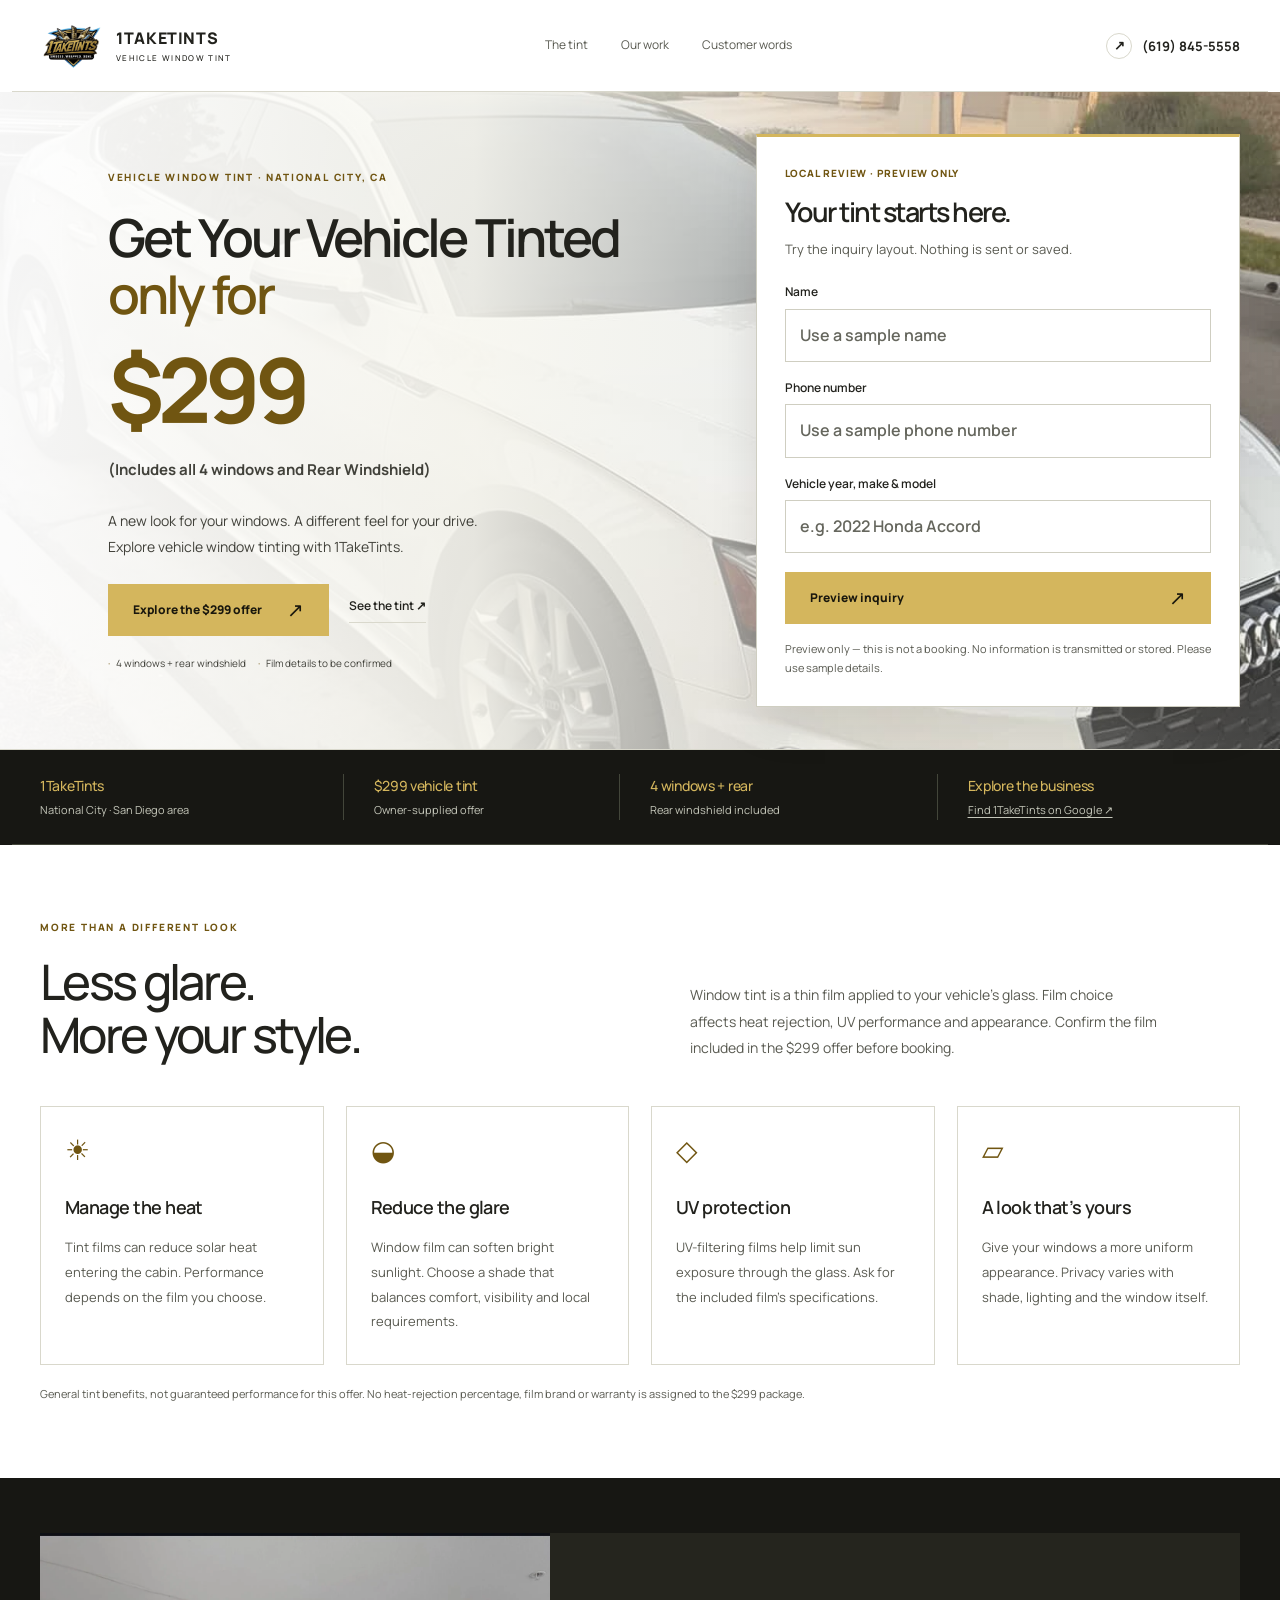
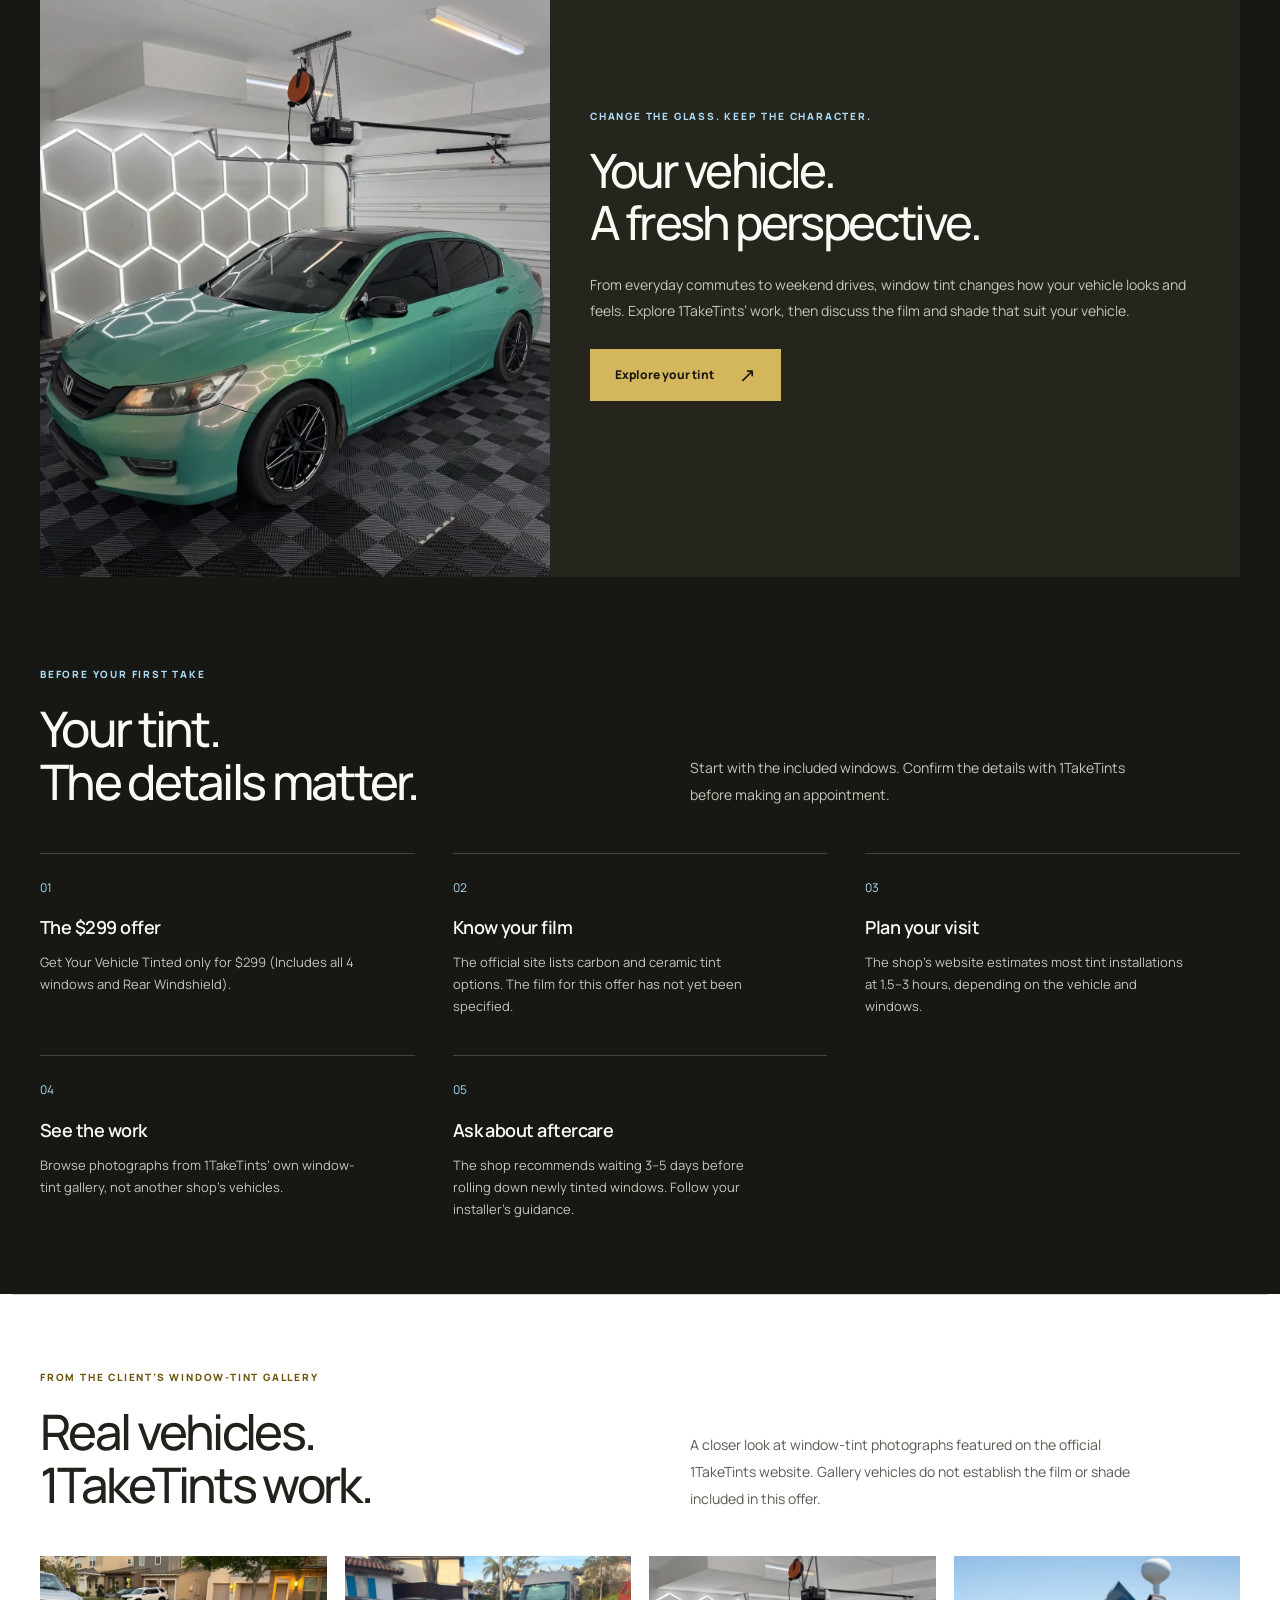
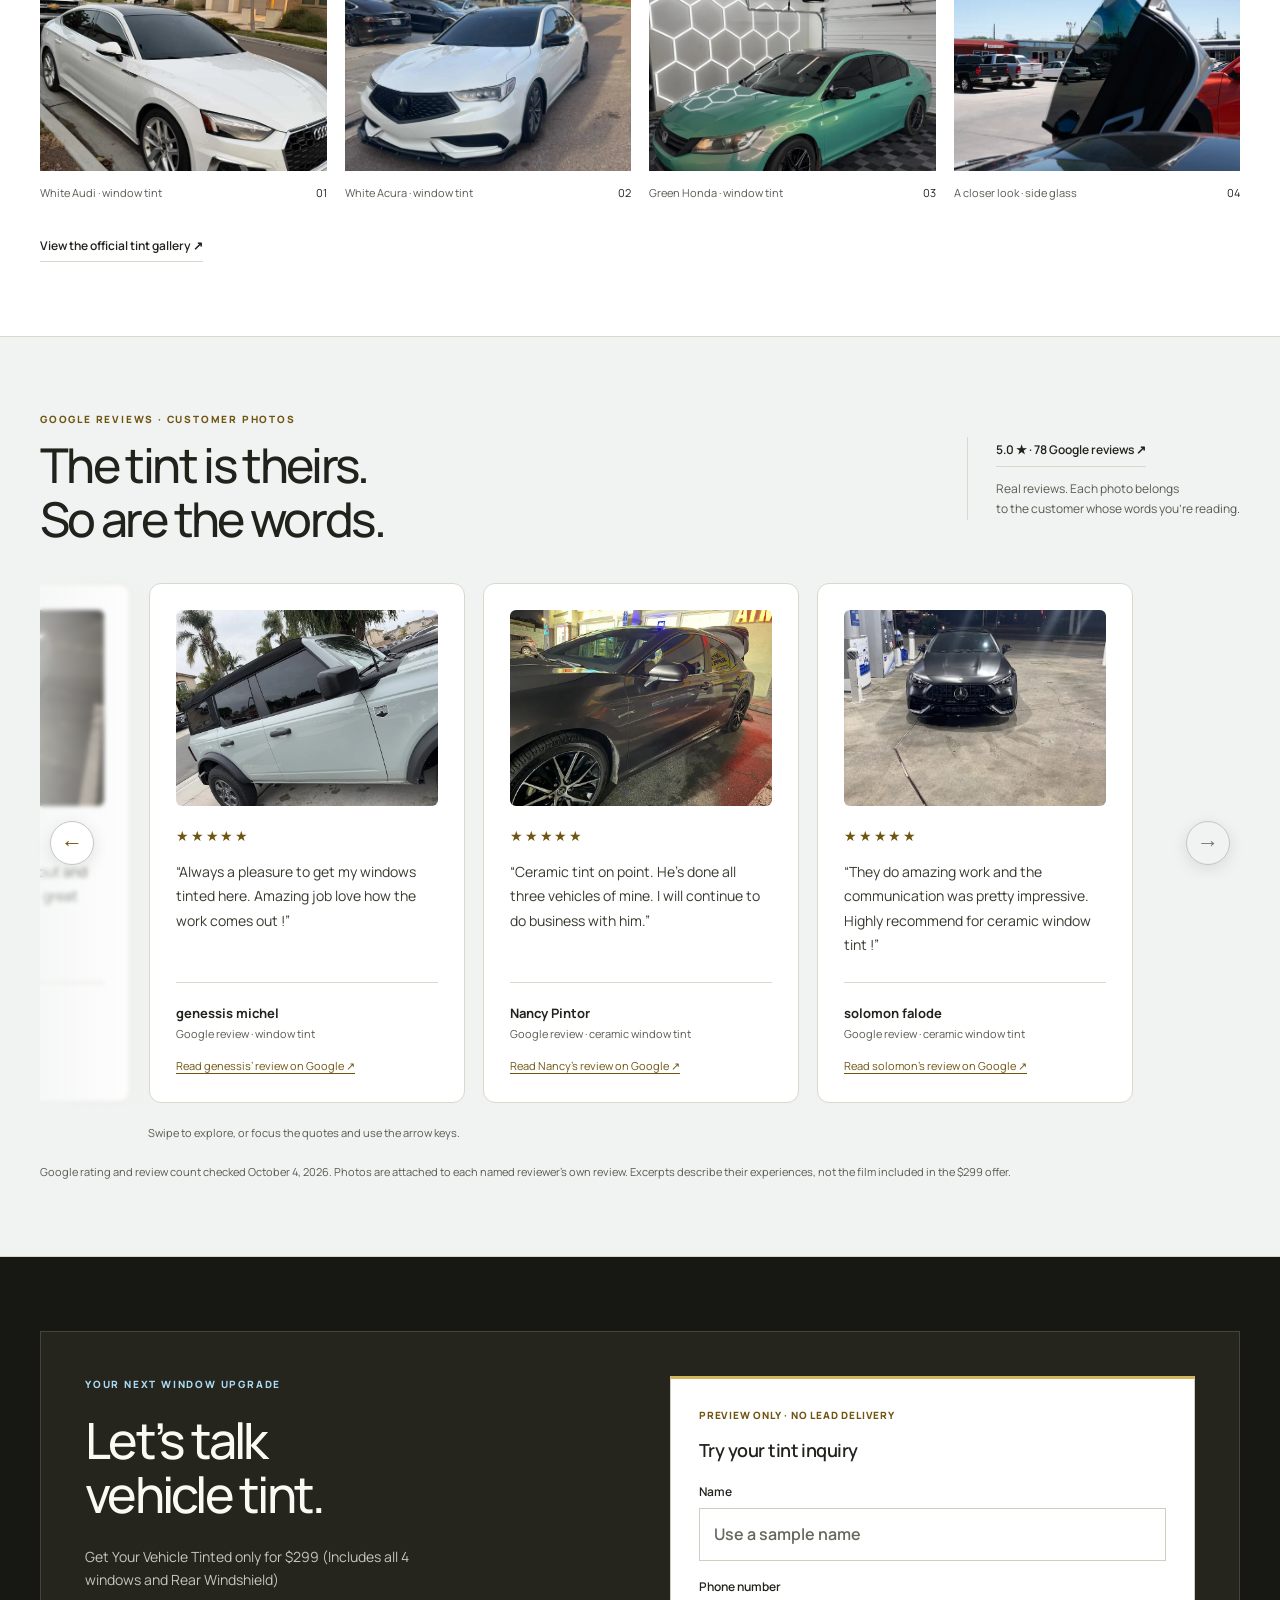
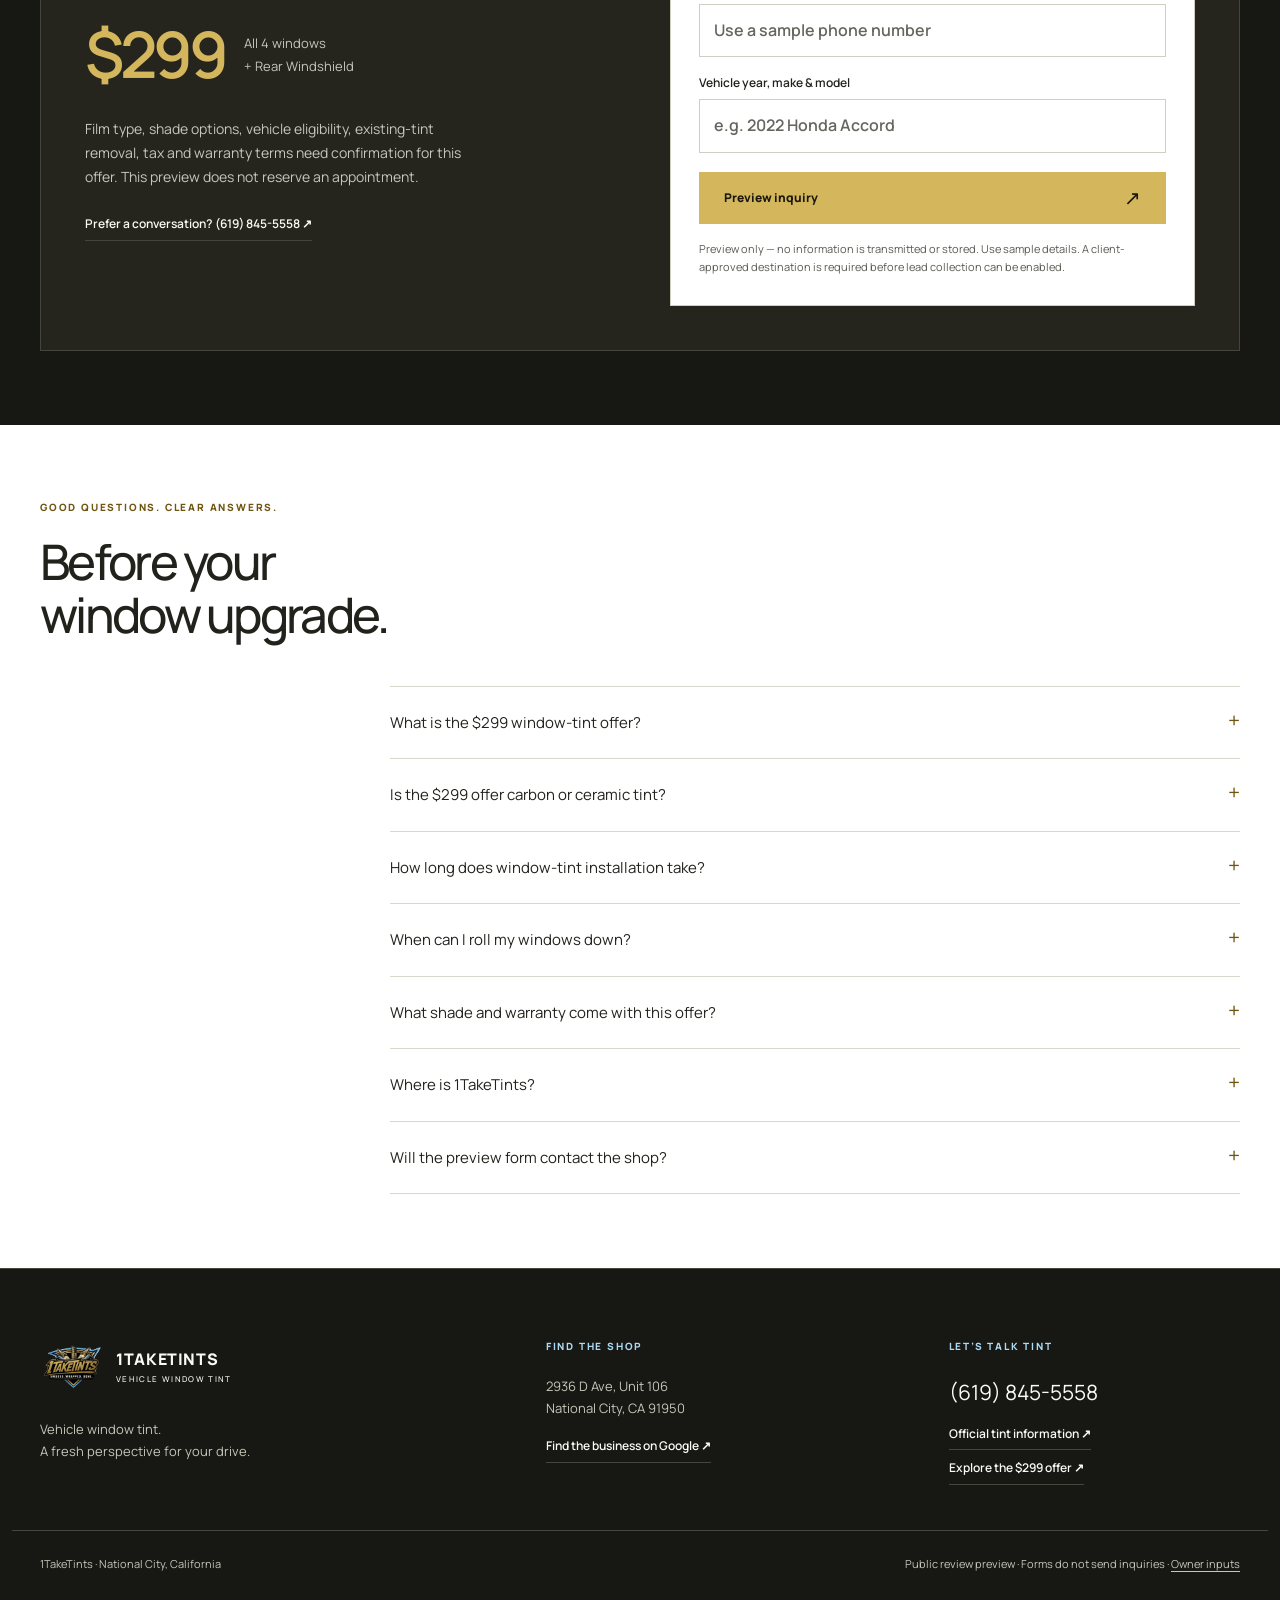
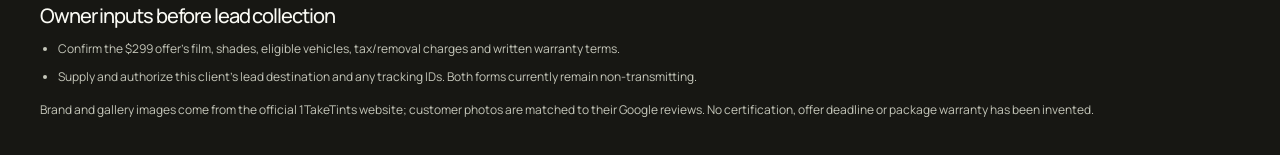
==== index.html @ c81ba3f7 "Publish 1TakeTints static landing page with preview-only forms" ====
<!doctype html>
<html lang="en">
<head>
  <meta charset="UTF-8">
  <meta name="viewport" content="width=device-width, initial-scale=1">
  <meta name="description" content="1TakeTints vehicle window tint in National City. Get Your Vehicle Tinted only for $299 (Includes all 4 windows and Rear Windshield). Public review preview; forms do not send information.">
  <meta name="robots" content="noindex, nofollow">
  <meta name="theme-color" content="#171713">
  <meta http-equiv="Content-Security-Policy" content="default-src 'self'; script-src 'self'; style-src 'self'; img-src 'self'; connect-src 'none'; form-action 'none'; base-uri 'none'; object-src 'none'">
  <title>$299 Vehicle Window Tint | 1TakeTints · National City</title>
  <link rel="icon" href="assets/logo.png">
  <link rel="stylesheet" href="page.css">
  <script src="site.js" defer></script>
</head>
<body id="top">
  <a class="skip-link" href="#main">Skip to content</a>
  <header class="site-header container">
    <a class="brand" href="#top" aria-label="1TakeTints home"><img src="assets/logo.png" alt="" width="747" height="747"><span>1TAKETINTS<small>VEHICLE WINDOW TINT</small></span></a>
    <nav class="desktop-nav" aria-label="Main navigation"><a href="#benefits">The tint</a><a href="#portfolio">Our work</a><a href="#reviews">Customer words</a></nav>
    <a class="header-call" href="tel:+16198455558"><span class="phone-symbol" aria-hidden="true">↗</span> (619) 845-5558</a>
  </header>
  <main id="main">
    <section class="daylight-hero" aria-labelledby="daylight-title">
      <img class="daylight-backdrop" src="assets/tint-audi.webp" alt="" width="1320" height="1760" fetchpriority="high">
      <div class="container daylight-grid">
        <div class="daylight-copy">
          <span class="eyebrow">VEHICLE WINDOW TINT · NATIONAL CITY, CA</span>
          <h1 id="daylight-title">Get Your Vehicle Tinted <span>only for</span></h1>
          <div class="daylight-offer"><strong>$299</strong></div>
          <p class="included">(Includes all 4 windows and Rear Windshield)</p>
          <p>A new look for your windows. A different feel for your drive. Explore vehicle window tinting with 1TakeTints.</p>
          <div class="hero-buttons"><a class="button" href="#quote">Explore the $299 offer <span aria-hidden="true">↗</span></a><a class="text-link" href="#portfolio">See the tint <span aria-hidden="true">↗</span></a></div>
          <div class="hero-assurance"><span>4 windows + rear windshield</span><span>Film details to be confirmed</span></div>
        </div>
        <aside class="daylight-card" aria-labelledby="hero-quote-title">
          <span class="preview-label">LOCAL REVIEW · PREVIEW ONLY</span>
          <h2 id="hero-quote-title">Your tint starts here.</h2>
          <p>Try the inquiry layout. Nothing is sent or saved.</p>
          <form class="quote-form preview-form" aria-labelledby="hero-quote-title" aria-describedby="hero-note">
            <label for="hero-name">Name<input id="hero-name" type="text" autocomplete="off" placeholder="Use a sample name" required maxlength="100"></label>
            <label for="hero-phone">Phone number<input id="hero-phone" type="tel" autocomplete="off" placeholder="Use a sample phone number" required maxlength="30"></label>
            <label for="hero-vehicle">Vehicle year, make &amp; model<input id="hero-vehicle" type="text" autocomplete="off" placeholder="e.g. 2022 Honda Accord" required maxlength="150"></label>
            <button class="button preview-button" type="button" disabled>Preview inquiry <span aria-hidden="true">↗</span></button>
            <p id="hero-note" class="form-note">Preview only — this is not a booking. No information is transmitted or stored. Please use sample details.</p>
            <p class="form-status" role="status" hidden></p>
            <noscript><p class="form-note">JavaScript is off. The preview button is disabled; no inquiry can be sent.</p></noscript>
          </form>
        </aside>
      </div>
    </section>
    <div class="daylight-dark">
      <div class="studio-trust container">
        <div><strong>1TakeTints</strong><small>National City · San Diego area</small></div>
        <div><strong>$299 vehicle tint</strong><small>Owner-supplied offer</small></div>
        <div><strong>4 windows + rear</strong><small>Rear windshield included</small></div>
        <div><strong>Explore the business</strong><small><a href="https://www.google.com/search?q=1TakeTints+2936+D+Ave+unit+106%2C+National+City%2C+CA+91950-7331" target="_blank" rel="noopener noreferrer">Find 1TakeTints on Google ↗</a></small></div>
      </div>
    </div>
    <section id="benefits" class="section container" aria-labelledby="benefits-title">
      <div class="section-heading"><span class="eyebrow">MORE THAN A DIFFERENT LOOK</span><h2 id="benefits-title">Less glare.<br>More your style.</h2><p>Window tint is a thin film applied to your vehicle’s glass. Film choice affects heat rejection, UV performance and appearance. Confirm the film included in the $299 offer before booking.</p></div>
      <div class="benefit-grid">
        <article class="benefit"><span class="benefit-icon" aria-hidden="true">☀</span><h3>Manage the heat</h3><p>Tint films can reduce solar heat entering the cabin. Performance depends on the film you choose.</p></article>
        <article class="benefit"><span class="benefit-icon" aria-hidden="true">◒</span><h3>Reduce the glare</h3><p>Window film can soften bright sunlight. Choose a shade that balances comfort, visibility and local requirements.</p></article>
        <article class="benefit"><span class="benefit-icon" aria-hidden="true">◇</span><h3>UV protection</h3><p>UV-filtering films help limit sun exposure through the glass. Ask for the included film’s specifications.</p></article>
        <article class="benefit"><span class="benefit-icon" aria-hidden="true">▱</span><h3>A look that’s yours</h3><p>Give your windows a more uniform appearance. Privacy varies with shade, lighting and the window itself.</p></article>
      </div>
      <p class="fine-print">General tint benefits, not guaranteed performance for this offer. No heat-rejection percentage, film brand or warranty is assigned to the $299 package.</p>
    </section>
    <div class="daylight-dark daylight-story">
      <div class="container">
        <section class="studio-statement" aria-labelledby="story-title">
          <img src="assets/tint-honda.webp" alt="Green Honda with dark window tint in the official 1TakeTints window-tint gallery" width="1320" height="1667" loading="lazy">
          <div><span class="eyebrow">CHANGE THE GLASS. KEEP THE CHARACTER.</span><h2 id="story-title">Your vehicle.<br>A fresh perspective.</h2><p>From everyday commutes to weekend drives, window tint changes how your vehicle looks and feels. Explore 1TakeTints’ work, then discuss the film and shade that suit your vehicle.</p><div class="hero-buttons"><a class="button" href="#quote">Explore your tint <span aria-hidden="true">↗</span></a></div></div>
        </section>
      </div>
      <section id="why" class="section container" aria-labelledby="why-title">
        <div class="section-heading"><span class="eyebrow">BEFORE YOUR FIRST TAKE</span><h2 id="why-title">Your tint.<br>The details matter.</h2><p>Start with the included windows. Confirm the details with 1TakeTints before making an appointment.</p></div>
        <div class="why-grid">
          <article class="reason"><span class="reason-number">01</span><h3>The $299 offer</h3><p>Get Your Vehicle Tinted only for $299 (Includes all 4 windows and Rear Windshield).</p></article>
          <article class="reason"><span class="reason-number">02</span><h3>Know your film</h3><p>The official site lists carbon and ceramic tint options. The film for this offer has not yet been specified.</p></article>
          <article class="reason"><span class="reason-number">03</span><h3>Plan your visit</h3><p>The shop’s website estimates most tint installations at 1.5–3 hours, depending on the vehicle and windows.</p></article>
          <article class="reason"><span class="reason-number">04</span><h3>See the work</h3><p>Browse photographs from 1TakeTints’ own window-tint gallery, not another shop’s vehicles.</p></article>
          <article class="reason"><span class="reason-number">05</span><h3>Ask about aftercare</h3><p>The shop recommends waiting 3–5 days before rolling down newly tinted windows. Follow your installer’s guidance.</p></article>
        </div>
      </section>
    </div>
    <section id="portfolio" class="section container" aria-labelledby="portfolio-title">
      <div class="section-heading"><span class="eyebrow">FROM THE CLIENT’S WINDOW-TINT GALLERY</span><h2 id="portfolio-title">Real vehicles.<br>1TakeTints work.</h2><p>A closer look at window-tint photographs featured on the official 1TakeTints website. Gallery vehicles do not establish the film or shade included in this offer.</p></div>
      <div class="portfolio-grid">
        <figure><img src="assets/tint-audi.webp" alt="White Audi with dark windows parked along a residential street" width="1320" height="1760" loading="lazy"><figcaption><span>White Audi · window tint</span><span>01</span></figcaption></figure>
        <figure><img src="assets/tint-acura.webp" alt="White Acura with dark windows in the official tint gallery" width="1180" height="1572" loading="lazy"><figcaption><span>White Acura · window tint</span><span>02</span></figcaption></figure>
        <figure><img src="assets/tint-honda.webp" alt="Green Honda with dark windows under studio lights" width="1320" height="1667" loading="lazy"><figcaption><span>Green Honda · window tint</span><span>03</span></figcaption></figure>
        <figure><img src="assets/tint-window.webp" alt="Close view of a dark side window on a raised vehicle door" width="576" height="1024" loading="lazy"><figcaption><span>A closer look · side glass</span><span>04</span></figcaption></figure>
      </div>
      <a class="text-link" href="https://1taketints.com/work/window-tinting" target="_blank" rel="noopener noreferrer">View the official tint gallery <span aria-hidden="true">↗</span></a>
    </section>
    <section id="reviews" class="reviews-section" aria-labelledby="reviews-title">
      <div class="section container">
        <div class="section-heading"><span class="eyebrow">GOOGLE REVIEWS · CUSTOMER PHOTOS</span><h2 id="reviews-title">The tint is theirs.<br>So are the words.</h2><div class="review-summary"><a class="text-link" href="https://www.google.com/maps/place/1TakeTints/data=!4m2!3m1!1s0x0:0xe1d74cbeca37678e" target="_blank" rel="noopener noreferrer">5.0 ★ · 78 Google reviews ↗</a><p>Real reviews. Each photo belongs<br>to the customer whose words you’re reading.</p></div></div>
        <div class="review-carousel">
        <div id="review-track" class="review-track" role="region" aria-label="Window tint customer quotes" aria-describedby="reviews-help" tabindex="0">
          <article class="review-card"><img class="review-photo" src="assets/review-ivan-reveles.webp" alt="Silver sedan with tinted side windows, photographed by Google reviewer Ivan Reveles" width="600" height="800" loading="lazy"><span class="review-stars" role="img" aria-label="5 out of 5 stars">★★★★★</span><blockquote>“…I’m really in love how it came out and for that price it was just such a great deal…”</blockquote><div class="review-author"><strong>Ivan Reveles</strong><small>Google review · vehicle tint</small></div><a class="review-source" href="https://www.google.com/maps/reviews/data=!4m8!14m7!1m6!2m5!1sCi9DQUlRQUNvZENodHljRjlvT210cUxYbGljVzVUVjNCbFNsTmZkMmx3TkhWTWRHYxAB!2m1!1s0x0:0xe1d74cbeca37678e!3m1!1s2@1:CAIQACodChtycF9oOmtqLXlicW5TV3BlSlNfd2lwNHVMdGc%7C%7C?hl=en" target="_blank" rel="noopener noreferrer">Read Ivan’s review on Google ↗</a></article>
          <article class="review-card"><img class="review-photo" src="assets/review-genessis-michel.webp" alt="White SUV with dark side windows, photographed by Google reviewer genessis michel" width="800" height="600" loading="lazy"><span class="review-stars" role="img" aria-label="5 out of 5 stars">★★★★★</span><blockquote>“Always a pleasure to get my windows tinted here. Amazing job love how the work comes out !”</blockquote><div class="review-author"><strong>genessis michel</strong><small>Google review · window tint</small></div><a class="review-source" href="https://www.google.com/maps/reviews/data=!4m8!14m7!1m6!2m5!1sCi9DQUlRQUNvZENodHljRjlvT25Ca1lXOUJUM2R1YWpFd1IwUXpha1oyWWtoNFozYxAB!2m1!1s0x0:0xe1d74cbeca37678e!3m1!1s2@1:CAIQACodChtycF9oOnBkYW9BT3duajEwR0QzakZ2Ykh4Z3c%7C%7C?hl=en" target="_blank" rel="noopener noreferrer">Read genessis’ review on Google ↗</a></article>
          <article class="review-card"><img class="review-photo" src="assets/review-nancy-pintor.webp" alt="Dark SUV with tinted side windows, photographed by Google reviewer Nancy Pintor" width="800" height="600" loading="lazy"><span class="review-stars" role="img" aria-label="5 out of 5 stars">★★★★★</span><blockquote>“Ceramic tint on point. He’s done all three vehicles of mine. I will continue to do business with him.”</blockquote><div class="review-author"><strong>Nancy Pintor</strong><small>Google review · ceramic window tint</small></div><a class="review-source" href="https://www.google.com/maps/reviews/data=!4m8!14m7!1m6!2m5!1sCi9DQUlRQUNvZENodHljRjlvT2xNdFp6UllSekZhUVU0dFZtUmZlbVZDVVUxcVMyYxAB!2m1!1s0x0:0xe1d74cbeca37678e!3m1!1s2@1:CAIQACodChtycF9oOlMtZzRYRzFaQU4tVmRfemVCUU1qS2c%7C%7C?hl=en" target="_blank" rel="noopener noreferrer">Read Nancy’s review on Google ↗</a></article>
          <article class="review-card"><img class="review-photo review-photo--solomon" src="assets/review-solomon-falode.webp" alt="Dark sedan at a fuel station, photographed by Google reviewer solomon falode" width="600" height="800" loading="lazy"><span class="review-stars" role="img" aria-label="5 out of 5 stars">★★★★★</span><blockquote>“They do amazing work and the communication was pretty impressive. Highly recommend for ceramic window tint !”</blockquote><div class="review-author"><strong>solomon falode</strong><small>Google review · ceramic window tint</small></div><a class="review-source" href="https://www.google.com/maps/reviews/data=!4m8!14m7!1m6!2m5!1sCi9DQUlRQUNvZENodHljRjlvT25WVFkwVjVRa1pIYzBoNk5FTlJPRGRQTTJ0WFVGRRAB!2m1!1s0x0:0xe1d74cbeca37678e!3m1!1s2@1:CAIQACodChtycF9oOnVTY0V5QkZHc0h6NENRODdPM2tXUFE%7C%7C?hl=en" target="_blank" rel="noopener noreferrer">Read solomon’s review on Google ↗</a></article>
        </div>
        <div class="reviews-toolbar"><p id="reviews-help">Swipe to explore, or focus the quotes and use the arrow keys.</p><div class="review-controls" hidden><button type="button" data-review-step="-1" aria-label="Previous customer quote" aria-controls="review-track">←</button><button type="button" data-review-step="1" aria-label="Next customer quote" aria-controls="review-track">→</button></div></div>
        </div>
        <p class="fine-print">Google rating and review count checked October 4, 2026. Photos are attached to each named reviewer’s own review. Excerpts describe their experiences, not the film included in the $299 offer.</p>
      </div>
    </section>
    <div class="daylight-dark">
      <section id="quote" class="section container" aria-labelledby="quote-title">
        <div class="quote-layout">
          <div class="quote-copy"><span class="eyebrow">YOUR NEXT WINDOW UPGRADE</span><h2 id="quote-title">Let’s talk<br>vehicle tint.</h2><p>Get Your Vehicle Tinted only for $299 (Includes all 4 windows and Rear Windshield)</p><div class="quote-price"><strong>$299</strong><span>All 4 windows<br>+ Rear Windshield</span></div><p>Film type, shade options, vehicle eligibility, existing-tint removal, tax and warranty terms need confirmation for this offer. This preview does not reserve an appointment.</p><a class="text-link" href="tel:+16198455558">Prefer a conversation? (619) 845-5558 ↗</a></div>
          <div class="quote-panel">
            <span class="preview-label">PREVIEW ONLY · NO LEAD DELIVERY</span>
            <h3 id="lower-form-title">Try your tint inquiry</h3>
            <form class="quote-form preview-form" aria-labelledby="lower-form-title" aria-describedby="quote-note">
              <label for="quote-name">Name<input id="quote-name" type="text" autocomplete="off" placeholder="Use a sample name" required maxlength="100"></label>
              <label for="quote-phone">Phone number<input id="quote-phone" type="tel" autocomplete="off" placeholder="Use a sample phone number" required maxlength="30"></label>
              <label for="quote-vehicle">Vehicle year, make &amp; model<input id="quote-vehicle" type="text" autocomplete="off" placeholder="e.g. 2022 Honda Accord" required maxlength="150"></label>
              <button class="button preview-button" type="button" disabled>Preview inquiry <span aria-hidden="true">↗</span></button>
              <p id="quote-note" class="form-note">Preview only — no information is transmitted or stored. Use sample details. A client-approved destination is required before lead collection can be enabled.</p>
              <p class="form-status" role="status" hidden></p>
              <noscript><p class="form-note">JavaScript is off. The preview button is disabled; no inquiry can be sent.</p></noscript>
            </form>
          </div>
        </div>
      </section>
    </div>
    <section id="faq" class="section container" aria-labelledby="faq-title">
      <div class="section-heading"><span class="eyebrow">GOOD QUESTIONS. CLEAR ANSWERS.</span><h2 id="faq-title">Before your<br>window upgrade.</h2></div>
      <div class="faq-list">
        <details><summary>What is the $299 window-tint offer?</summary><p>Get Your Vehicle Tinted only for $299 (Includes all 4 windows and Rear Windshield). The front windshield is not listed as included. Confirm vehicle eligibility, film, shade, removal charges and any taxes with 1TakeTints before booking.</p></details>
        <details><summary>Is the $299 offer carbon or ceramic tint?</summary><p>The film type for this offer has not been supplied. 1TakeTints’ official website lists different carbon and ceramic packages; those standard packages should not be treated as the terms of this offer.</p></details>
        <details><summary>How long does window-tint installation take?</summary><p>1TakeTints’ website says most tint jobs take 1.5–3 hours depending on the vehicle and the number of windows. Confirm timing for your vehicle with the shop.</p></details>
        <details><summary>When can I roll my windows down?</summary><p>The shop recommends waiting 3–5 days after tint installation to let the film cure. Follow the specific care instructions provided for your film.</p></details>
        <details><summary>What shade and warranty come with this offer?</summary><p>Neither has been confirmed for the $299 offer. Ask the shop about shade options, applicable tint rules and written warranty coverage. No package-specific warranty is promised in this preview.</p></details>
        <details><summary>Where is 1TakeTints?</summary><p>The official website lists 2936 D Ave, Unit 106, National City, CA 91950. Call <a href="tel:+16198455558">(619) 845-5558</a> to discuss your vehicle.</p></details>
        <details><summary>Will the preview form contact the shop?</summary><p>No. Both forms are local demonstrations. They do not transmit or store your details, create a lead, reserve a booking or trigger an ad conversion.</p></details>
      </div>
    </section>
  </main>
  <footer class="site-footer">
    <div class="container footer-grid">
      <div><a class="brand" href="#top"><img src="assets/logo.png" alt="" width="747" height="747"><span>1TAKETINTS<small>VEHICLE WINDOW TINT</small></span></a><p>Vehicle window tint.<br>A fresh perspective for your drive.</p></div>
      <div><span class="eyebrow">FIND THE SHOP</span><address>2936 D Ave, Unit 106<br>National City, CA 91950</address><a class="text-link" href="https://www.google.com/search?q=1TakeTints+2936+D+Ave+unit+106%2C+National+City%2C+CA+91950-7331" target="_blank" rel="noopener noreferrer">Find the business on Google ↗</a></div>
      <div><span class="eyebrow">LET’S TALK TINT</span><a class="footer-phone" href="tel:+16198455558">(619) 845-5558</a><a class="text-link" href="https://1taketints.com/automotive-window-tinting" target="_blank" rel="noopener noreferrer">Official tint information ↗</a><a class="text-link" href="#quote">Explore the $299 offer ↗</a></div>
    </div>
    <div class="container footer-bottom"><span>1TakeTints · National City, California</span><span>Public review preview · Forms do not send inquiries · <a href="#review-notes">Owner inputs</a></span></div>
    <aside id="review-notes" class="container review-notes" aria-labelledby="review-notes-title"><h2 id="review-notes-title">Owner inputs before lead collection</h2><ul><li>Confirm the $299 offer’s film, shades, eligible vehicles, tax/removal charges and written warranty terms.</li><li>Supply and authorize this client’s lead destination and any tracking IDs. Both forms currently remain non-transmitting.</li></ul><p>Brand and gallery images come from the official 1TakeTints website; customer photos are matched to their Google reviews. No certification, offer deadline or package warranty has been invented.</p></aside>
  </footer>
</body>
</html>
---- page.css ----
/* Diamond's Daylight layout and section rhythm; gold, black and ice blue from the verified 1TakeTints logo. */
@font-face { font-family: 'Manrope'; font-style: normal; font-weight: 400 800; font-display: swap; src: url('assets/manrope-latin.woff2') format('woff2'); }
* { box-sizing: border-box; }
html { scroll-behavior: smooth; scroll-padding-top: 30px; }
body { margin: 0; --bg: #fff; --surface: #f5f4ef; --text: #22221d; --muted: #595a51; --line: #d9d8cc; --accent: #d4b65d; --accent-ink: #705511; --on-accent: #19170d; background: var(--bg); color: var(--text); font: 14px/1.7 'Manrope', Arial, sans-serif; color-scheme: light; }
button, input { font: inherit; }
a { color: inherit; text-decoration: none; }
button, a, summary { touch-action: manipulation; }
button { cursor: pointer; }
button:disabled { cursor: default; }
a:focus-visible, button:focus-visible, input:focus-visible, summary:focus-visible, [tabindex]:focus-visible { outline: 3px solid var(--accent-ink); outline-offset: 5px; }
img { display: block; max-width: 100%; object-fit: cover; }
h1, h2, h3, p, figure { margin: 0; }
h1, h2 { font-weight: 500; letter-spacing: -.055em; line-height: 1.08; }
h3 { font-size: 18px; font-weight: 600; letter-spacing: -.03em; line-height: 1.35; }
p { color: var(--muted); }
.container { width: min(1256px, 100%); margin-inline: auto; padding-inline: 28px; }
.section { padding-block: 74px; }
.eyebrow { display: block; color: var(--accent-ink); font-size: 10px; letter-spacing: .18em; font-weight: 800; line-height: 1.7; margin-bottom: 20px; }
.button { display: inline-flex; align-items: center; justify-content: space-between; gap: 25px; background: var(--accent); color: var(--on-accent); min-height: 48px; padding: 15px 24px; font-size: 12px; line-height: 1.5; font-weight: 800; border: 1px solid transparent; }
.button > span { font-size: 20px; font-weight: 400; line-height: 1; }
.button:hover:not(:disabled) { background: #e4ca80; }
.button:disabled { opacity: .65; }
.text-link { display: inline-block; font-size: 12px; border-bottom: 1px solid var(--line); padding-bottom: 5px; font-weight: 600; }
.text-link:hover { color: var(--accent-ink); }
.site-header { height: 92px; display: flex; align-items: center; justify-content: space-between; gap: 28px; border-bottom: 1px solid var(--line); }
.brand { display: flex; align-items: center; gap: 12px; flex-shrink: 0; }
.brand img { width: 64px; height: 64px; object-fit: contain; }
.brand > span { font-size: 16px; font-weight: 800; letter-spacing: .04em; line-height: 1.25; }
.brand small { display: block; font-size: 8px; font-weight: 500; letter-spacing: .17em; margin-top: 5px; }
.desktop-nav { display: flex; gap: 33px; font-size: 12px; color: var(--muted); }
.desktop-nav a:hover { color: var(--text); }
.header-call { font-size: 13px; font-weight: 700; white-space: nowrap; }
.phone-symbol { display: inline-flex; width: 26px; height: 26px; align-items: center; justify-content: center; border: 1px solid var(--line); border-radius: 50%; margin-right: 7px; }
.daylight-hero { position: relative; isolation: isolate; background: #f2f1e9; border-bottom: 1px solid var(--line); }
.daylight-backdrop { position: absolute; z-index: -2; inset: 0; width: 100%; height: 100%; object-fit: cover; object-position: center 58%; }
.daylight-hero::before { content: ''; position: absolute; z-index: -1; inset: 0; background: linear-gradient(90deg, #fffffff5 0%, #f9f8f1eb 37%, #f4f3ec70 70%, #f4f3ec33 100%); }
.daylight-grid { display: grid; grid-template-columns: minmax(0, 1.15fr) minmax(0, .85fr); align-items: center; gap: 60px; padding-block: 42px; }
.daylight-copy { width: 88%; max-width: 520px; justify-self: center; }
.daylight-copy .eyebrow { font-size: 10px; margin-bottom: 23px; }
.daylight-copy h1 { font-size: clamp(40px, 4.1vw, 58px); font-weight: 600; }
.daylight-copy h1 span { color: var(--accent-ink); }
.daylight-offer { margin: 22px 0; }
.daylight-offer strong { color: var(--accent-ink); font-size: clamp(82px, 7vw, 106px); line-height: 1; letter-spacing: -.065em; font-weight: 700; }
.daylight-copy > p { max-width: 400px; font-size: 14px; line-height: 1.85; margin-bottom: 24px; color: #41413a; }
.daylight-copy > .included { font-weight: 700; font-size: 15px; }
.hero-buttons { display: flex; flex-wrap: wrap; align-items: center; gap: 20px; margin-top: 24px; }
.hero-buttons .text-link { font-size: 12px; }
.hero-assurance { display: flex; flex-wrap: wrap; gap: 12px; margin-top: 19px; font-size: 10px; color: #41413a; }
.hero-assurance span::before { content: '·'; color: var(--accent-ink); margin-right: 6px; }
.daylight-card, .quote-panel { --bg: #fff; --text: #22221d; --muted: #595a51; --line: #cfcec1; --accent: #d4b65d; --accent-ink: #705511; --on-accent: #19170d; color: var(--text); min-width: 0; padding: 28px; background: var(--bg); border: 1px solid var(--line); border-top: 3px solid var(--accent); }
.daylight-card { box-shadow: 0 15px 45px #19170d1a; }
.daylight-card h2 { font-size: 27px; line-height: 1.2; font-weight: 600; }
.daylight-card > p { font-size: 13px; margin: 10px 0 22px; }
.preview-label { display: block; color: var(--accent-ink); font-size: 10px; font-weight: 800; letter-spacing: .08em; margin-bottom: 14px; }
.quote-panel h3 { margin-bottom: 20px; }
.quote-form { display: grid; gap: 16px; align-content: start; }
.quote-form label { display: block; font-size: 12px; font-weight: 600; }
.quote-form input { display: block; width: 100%; min-width: 0; padding: 12px 14px; color: var(--text); background: var(--bg); border: 1px solid var(--line); border-radius: 0; margin-top: 6px; font-size: 16px; }
.quote-form input::placeholder { color: #65665d; }
.quote-form .button { width: 100%; margin-top: 3px; }
.form-note { font-size: 11px; line-height: 1.7; }
.form-status { font-size: 12px; padding: 14px; border: 1px solid var(--accent-ink); color: var(--text); }
.daylight-dark, .site-footer { --bg: #171713; --surface: #25251e; --text: #fafaf4; --muted: #c5c7ba; --line: #43463a; --accent: #d4b65d; --accent-ink: #aadaf4; --on-accent: #19170d; background: var(--bg); color: var(--text); }
.studio-trust { display: grid; grid-template-columns: 1.1fr 1fr 1.15fr 1.1fr; padding-block: 24px; border-bottom: 1px solid var(--line); align-items: center; }
.studio-trust > div { padding-left: 30px; border-left: 1px solid var(--line); }
.studio-trust > div:first-child { padding-left: 0; border-left: 0; }
.studio-trust strong { display: block; color: var(--accent); font-size: 14px; font-weight: 500; letter-spacing: -.02em; }
.studio-trust small { display: block; color: var(--muted); font-size: 11px; margin-top: 4px; }
.studio-trust small a { text-decoration: underline; text-underline-offset: 3px; }
.section-heading { display: grid; grid-template-columns: minmax(0, 1fr) minmax(0, 1fr); gap: 0 100px; margin-bottom: 44px; }
.section-heading .eyebrow { grid-column: 1 / -1; }
.section-heading h2 { font-size: 49px; }
.section-heading > p { max-width: 470px; font-size: 14px; align-self: end; line-height: 1.9; }
.benefit-grid { display: grid; grid-template-columns: repeat(4, minmax(0, 1fr)); gap: 22px; }
.benefit { border: 1px solid var(--line); padding: 28px 24px 30px; background: #fff; }
.benefit-icon { display: block; color: var(--accent-ink); font-size: 28px; line-height: 1; margin-bottom: 32px; }
.benefit h3 { max-width: 190px; margin-bottom: 16px; }
.benefit p { font-size: 13px; line-height: 1.9; }
.fine-print { font-size: 11px; margin-top: 20px; }
.daylight-story { padding-top: 40px; }
.studio-statement { margin-block: 15px; display: grid; grid-template-columns: minmax(0, .85fr) minmax(0, 1.15fr); min-height: 460px; background: var(--surface); }
.studio-statement > img { width: 100%; height: auto; object-fit: contain; align-self: center; }
.studio-statement > div { align-self: center; padding: 40px; }
.studio-statement h2 { font-size: clamp(34px, 3.7vw, 48px); margin-bottom: 24px; }
.studio-statement p { font-size: 14px; line-height: 1.9; }
.why-grid { display: grid; grid-template-columns: repeat(3, minmax(0, 1fr)); gap: 38px; }
.reason { border-top: 1px solid var(--line); padding-top: 24px; }
.reason-number { color: var(--accent-ink); font-size: 12px; display: block; margin-bottom: 17px; }
.reason h3 { margin-bottom: 12px; }
.reason p { font-size: 13px; max-width: 320px; }
#portfolio { border-top: 1px solid var(--line); }
.portfolio-grid { display: grid; grid-template-columns: repeat(4, minmax(0, 1fr)); gap: 18px; margin-bottom: 30px; }
.portfolio-grid img { height: auto; width: 100%; aspect-ratio: 4 / 3; object-fit: cover; }
.portfolio-grid figcaption { display: flex; justify-content: space-between; gap: 12px; padding-top: 13px; font-size: 11px; color: var(--muted); }
.portfolio-grid figcaption > span:last-child { color: var(--text); }
.reviews-section { background: #f0f3f1; border-block: 1px solid var(--line); }
.reviews-section .section-heading { grid-template-columns: minmax(0, 1fr) auto; gap: 10px 32px; align-items: center; margin-bottom: 32px; }
.reviews-section .section-heading > .eyebrow { grid-column: 1; margin-bottom: 0; }
.reviews-section .section-heading h2 { grid-column: 1; font-size: clamp(32px, 3.8vw, 48px); line-height: 1.12; }
.review-summary { grid-column: 2; grid-row: 1 / 3; padding-left: 28px; border-left: 1px solid var(--line); }
.review-summary p { font-size: 12px; margin-top: 12px; }
.review-carousel { --peek: 90px; --review-gap: 18px; --visible-cards: 3; min-width: 0; display: grid; grid-template-columns: minmax(0, 1fr); row-gap: 16px; margin-bottom: 20px; isolation: isolate; }
.review-track { grid-column: 1; grid-row: 1; display: flex; align-items: stretch; gap: var(--review-gap); overflow-x: auto; overscroll-behavior-x: contain; scroll-snap-type: x mandatory; scroll-padding-inline: calc(var(--peek) + var(--review-gap)); scroll-behavior: smooth; padding-block: 5px; scrollbar-width: none; }
.review-track::-webkit-scrollbar { display: none; }
.review-carousel::before, .review-carousel::after { content: ''; grid-column: 1; grid-row: 1; width: calc(var(--peek) + var(--review-gap)); z-index: 1; pointer-events: none; backdrop-filter: blur(2px); }
.review-carousel::before { justify-self: start; background: linear-gradient(90deg, #f0f3f199, #f0f3f110); }
.review-carousel::after { justify-self: end; background: linear-gradient(270deg, #f0f3f199, #f0f3f110); }
.review-carousel:has([data-review-step="-1"]:disabled)::before, .review-carousel:has([data-review-step="1"]:disabled)::after { visibility: hidden; }
.review-card { display: flex; flex-direction: column; flex: 0 0 calc((100% - 2 * var(--peek) - (var(--visible-cards) + 1) * var(--review-gap)) / var(--visible-cards)); min-width: 0; scroll-snap-align: start; padding: 26px; border: 1px solid var(--line); border-radius: 12px; background: #fff; }
.review-card:first-child { margin-left: calc(var(--peek) + var(--review-gap)); }
.review-card:last-child { margin-right: calc(var(--peek) + var(--review-gap)); }
.review-card .eyebrow { font-size: 10px; }
.review-photo { width: 100%; height: auto; aspect-ratio: 4 / 3; object-fit: cover; border-radius: 6px; margin-bottom: 18px; }
.review-photo--solomon { object-position: center 65%; }
.review-stars { color: var(--accent-ink); letter-spacing: .13em; margin-bottom: 12px; }
.review-card blockquote { margin: 0 0 24px; font-size: 14px; line-height: 1.75; color: #38392f; }
.review-author { margin-top: auto; padding-top: 18px; border-top: 1px solid var(--line); }
.review-author strong { font-size: 13px; }
.review-author small { display: block; color: var(--muted); font-size: 11px; }
.review-source { color: var(--accent-ink); font-size: 11px; text-decoration: underline; text-underline-offset: 3px; margin-top: 14px; }
.reviews-toolbar, .review-controls { display: contents; }
.reviews-toolbar p { grid-column: 1; grid-row: 2; align-self: center; margin: 0 0 0 calc(var(--peek) + var(--review-gap)); font-size: 11px; }
.review-controls button { grid-column: 1; grid-row: 1; align-self: center; z-index: 2; width: 44px; height: 44px; border: 1px solid #c2c9c1; background: #fff; color: #705511; box-shadow: 0 4px 16px #1717131a; font-size: 22px; border-radius: 50%; }
.review-controls [data-review-step="-1"] { justify-self: start; margin-left: 10px; }
.review-controls [data-review-step="1"] { justify-self: end; margin-right: 10px; }
.review-controls button:hover:not(:disabled) { background: var(--accent); }
.review-controls button:disabled { color: #747a71; background: #f0f3f1; }
.quote-layout { display: grid; grid-template-columns: minmax(0, 1fr) minmax(0, 1fr); gap: 60px; padding: 44px; background: var(--surface); border: 1px solid var(--line); }
.quote-copy h2 { font-size: 50px; margin-bottom: 24px; }
.quote-copy > p { font-size: 14px; max-width: 380px; }
.quote-price { display: flex; align-items: center; flex-wrap: wrap; gap: 20px; margin: 24px 0; }
.quote-price strong { font-size: 64px; line-height: 1.2; letter-spacing: -.07em; font-weight: 600; color: var(--accent); }
.quote-price > span { font-size: 13px; color: var(--muted); }
.quote-copy .text-link { margin-top: 26px; }
.faq-list { max-width: 850px; margin-left: auto; }
details { border-top: 1px solid var(--line); padding: 23px 0; }
details:last-child { border-bottom: 1px solid var(--line); }
summary { cursor: pointer; list-style: none; font-size: 15px; display: flex; justify-content: space-between; gap: 20px; }
summary::-webkit-details-marker { display: none; }
summary::after { content: '+'; color: var(--accent-ink); font-size: 21px; line-height: 1; }
details[open] summary::after { content: '−'; }
details p { font-size: 14px; padding: 16px 40px 0 0; max-width: 750px; }
details p a { text-decoration: underline; }
.site-footer { border-top: 1px solid var(--line); padding: 65px 0 35px; }
.footer-grid { display: grid; grid-template-columns: minmax(0, 1.3fr) minmax(0, 1fr) minmax(0, .85fr); gap: 60px; }
.footer-grid p { font-size: 13px; margin-top: 20px; }
.footer-grid .eyebrow { margin: 4px 0 20px; }
.footer-grid address { font-size: 13px; font-style: normal; color: var(--muted); margin-bottom: 14px; }
.footer-phone { display: block; font-size: 21px; margin-bottom: 13px; }
.footer-grid > div:last-child .text-link { display: table; margin-top: 8px; }
.footer-bottom { display: flex; justify-content: space-between; gap: 20px; border-top: 1px solid var(--line); margin-top: 45px; padding-top: 24px; font-size: 11px; color: var(--muted); }
.footer-bottom a, .review-notes a { text-decoration: underline; text-underline-offset: 3px; }
.review-notes { padding-top: 32px; font-size: 12px; color: var(--muted); }
.review-notes h2 { font-size: 20px; color: var(--text); }
.review-notes ul { padding-left: 18px; max-width: 950px; }
.review-notes li { margin-block: 8px; }
.skip-link { position: fixed; left: 20px; top: -100px; z-index: 100; background: var(--accent); color: var(--on-accent); padding: 12px; }
.skip-link:focus { top: 10px; }
[hidden] { display: none !important; }
@media (max-width: 1100px) {
  .daylight-grid { gap: 30px; }
  .desktop-nav { gap: 20px; }
  .studio-trust > div { padding-left: 16px; }
  .studio-trust strong { font-size: 13px; }
  .quote-layout { gap: 35px; padding: 30px; }
  .studio-statement > div { padding: 28px; }
}
@media (max-width: 1000px) {
  .daylight-grid { grid-template-columns: minmax(0, 1fr) minmax(0, 1fr); }
  .daylight-copy h1 { font-size: clamp(30px, 4.1vw, 40px); }
  .benefit-grid { grid-template-columns: repeat(2, minmax(0, 1fr)); }
  .section-heading { gap: 0 45px; }
  .footer-grid { gap: 30px; }
}
@media (max-width: 900px) { .review-carousel { --visible-cards: 2; --peek: 38px; } }
@media (max-width: 850px) and (min-width: 761px) {
  .desktop-nav { gap: 12px; font-size: 11px; }
  .site-header { gap: 16px; }
  .brand > span { font-size: 14px; }
}
@media (max-width: 760px) {
  .container { padding-inline: 20px; }
  .section { padding-block: 54px; }
  .site-header { height: 80px; gap: 12px; }
  .brand { gap: 8px; }
  .brand img { width: 48px; height: 48px; }
  .brand > span { font-size: 12px; }
  .brand small { font-size: 7px; letter-spacing: .11em; }
  .desktop-nav, .phone-symbol { display: none; }
  .header-call { display: inline-flex; align-items: center; min-height: 44px; font-size: 12px; }
  .daylight-grid { grid-template-columns: minmax(0, 1fr); gap: 26px; padding-block: 30px; }
  .daylight-copy { width: 100%; max-width: none; }
  .daylight-copy h1 { font-size: clamp(30px, 8.5vw, 43px); }
  .daylight-copy .eyebrow { font-size: 9px; margin-bottom: 17px; }
  .daylight-offer { margin: 16px 0; }
  .daylight-offer strong { font-size: 90px; }
  .daylight-copy > p { font-size: 13px; margin-bottom: 14px; }
  .daylight-copy > .included { font-size: 14px; }
  .daylight-backdrop { height: 390px; object-position: center 60%; mask-image: linear-gradient(#000 80%, transparent); }
  .daylight-hero::before { background: linear-gradient(90deg, #fffffff2 0%, #f9f8f1d6 55%, #f4f3ec99 100%); }
  .daylight-copy .hero-buttons, .hero-assurance { display: none; }
  .daylight-card { padding: 24px 20px; }
  .daylight-card h2 { font-size: 26px; }
  .studio-trust { grid-template-columns: minmax(0, 1fr) minmax(0, 1fr); gap: 20px 0; padding-block: 25px; }
  .studio-trust > div:nth-child(3) { padding-left: 0; border-left: 0; }
  .section-heading { display: block; margin-bottom: 30px; }
  .section-heading h2 { font-size: 40px; }
  .section-heading > p { margin-top: 22px; font-size: 13px; }
  .eyebrow { font-size: 9px; margin-bottom: 16px; }
  .benefit-grid { gap: 12px; }
  .benefit { padding: 23px 17px; }
  .benefit h3 { font-size: 17px; }
  .benefit p { font-size: 12px; }
  .benefit-icon { margin-bottom: 24px; }
  .studio-statement { grid-template-columns: minmax(0, 1fr); margin-top: 0; }
  .studio-statement > div { padding: 30px 24px; }
  .studio-statement h2 { font-size: 39px; }
  .why-grid { grid-template-columns: repeat(2, minmax(0, 1fr)); gap: 25px; }
  .reason h3 { font-size: 17px; }
  .reason p { font-size: 12px; }
  .portfolio-grid { grid-template-columns: repeat(2, minmax(0, 1fr)); gap: 24px 13px; }
  .portfolio-grid figcaption { font-size: 10px; }
  .quote-layout { grid-template-columns: minmax(0, 1fr); padding: 26px 20px; gap: 30px; }
  .quote-copy h2 { font-size: 42px; }
  .quote-price strong { font-size: 59px; }
  .quote-panel { padding: 20px; }
  .footer-grid { grid-template-columns: minmax(0, 1fr) minmax(0, 1fr); gap: 35px 20px; }
  .footer-grid > div:first-child { grid-column: 1 / -1; }
  .footer-phone { font-size: 16px; }
  .footer-bottom { flex-direction: column; gap: 10px; }
  .site-footer { padding-top: 45px; }
}
@media (max-width: 600px) {
  .reviews-section .section-heading { display: block; margin-bottom: 24px; }
  .reviews-section .section-heading > .eyebrow { margin-bottom: 12px; }
  .review-summary { margin-top: 18px; padding: 0; border: 0; }
  .review-carousel { --visible-cards: 1; --peek: 20px; --review-gap: 10px; }
  .review-card { padding: 16px 14px; }
  .review-card blockquote { font-size: 13px; line-height: 1.55; margin-bottom: 14px; }
  .review-author { padding-top: 12px; }
  .review-controls [data-review-step="-1"] { margin-left: 0; }
  .review-controls [data-review-step="1"] { margin-right: 0; }
  .reviews-toolbar p { font-size: 11px; }
}
@media (max-width: 380px) {
  .container { padding-inline: 16px; }
  .site-header { gap: 8px; }
  .brand img { width: 37px; height: 37px; }
  .brand > span { font-size: 11px; }
  .brand small { font-size: 6px; }
  .header-call { font-size: 11px; }
  .daylight-offer strong { font-size: 82px; }
  .daylight-card { padding: 22px 16px; }
  .benefit-grid, .why-grid { grid-template-columns: minmax(0, 1fr); }
  .quote-layout { padding: 24px 14px; }
  .quote-panel { padding: 16px; }
}
@media (prefers-reduced-motion: no-preference) {
  .button { transition: background-color 180ms, translate 180ms; }
  .portfolio-grid img { transition: filter 250ms; }
}
@media (hover: hover) and (prefers-reduced-motion: no-preference) {
  .button:hover:not(:disabled) { translate: 0 -2px; }
  .portfolio-grid figure:hover img { filter: brightness(1.06); }
}
@media (prefers-reduced-motion: reduce) {
  html, .review-track { scroll-behavior: auto; }
  *, *::before, *::after { animation: none !important; transition: none !important; }
}
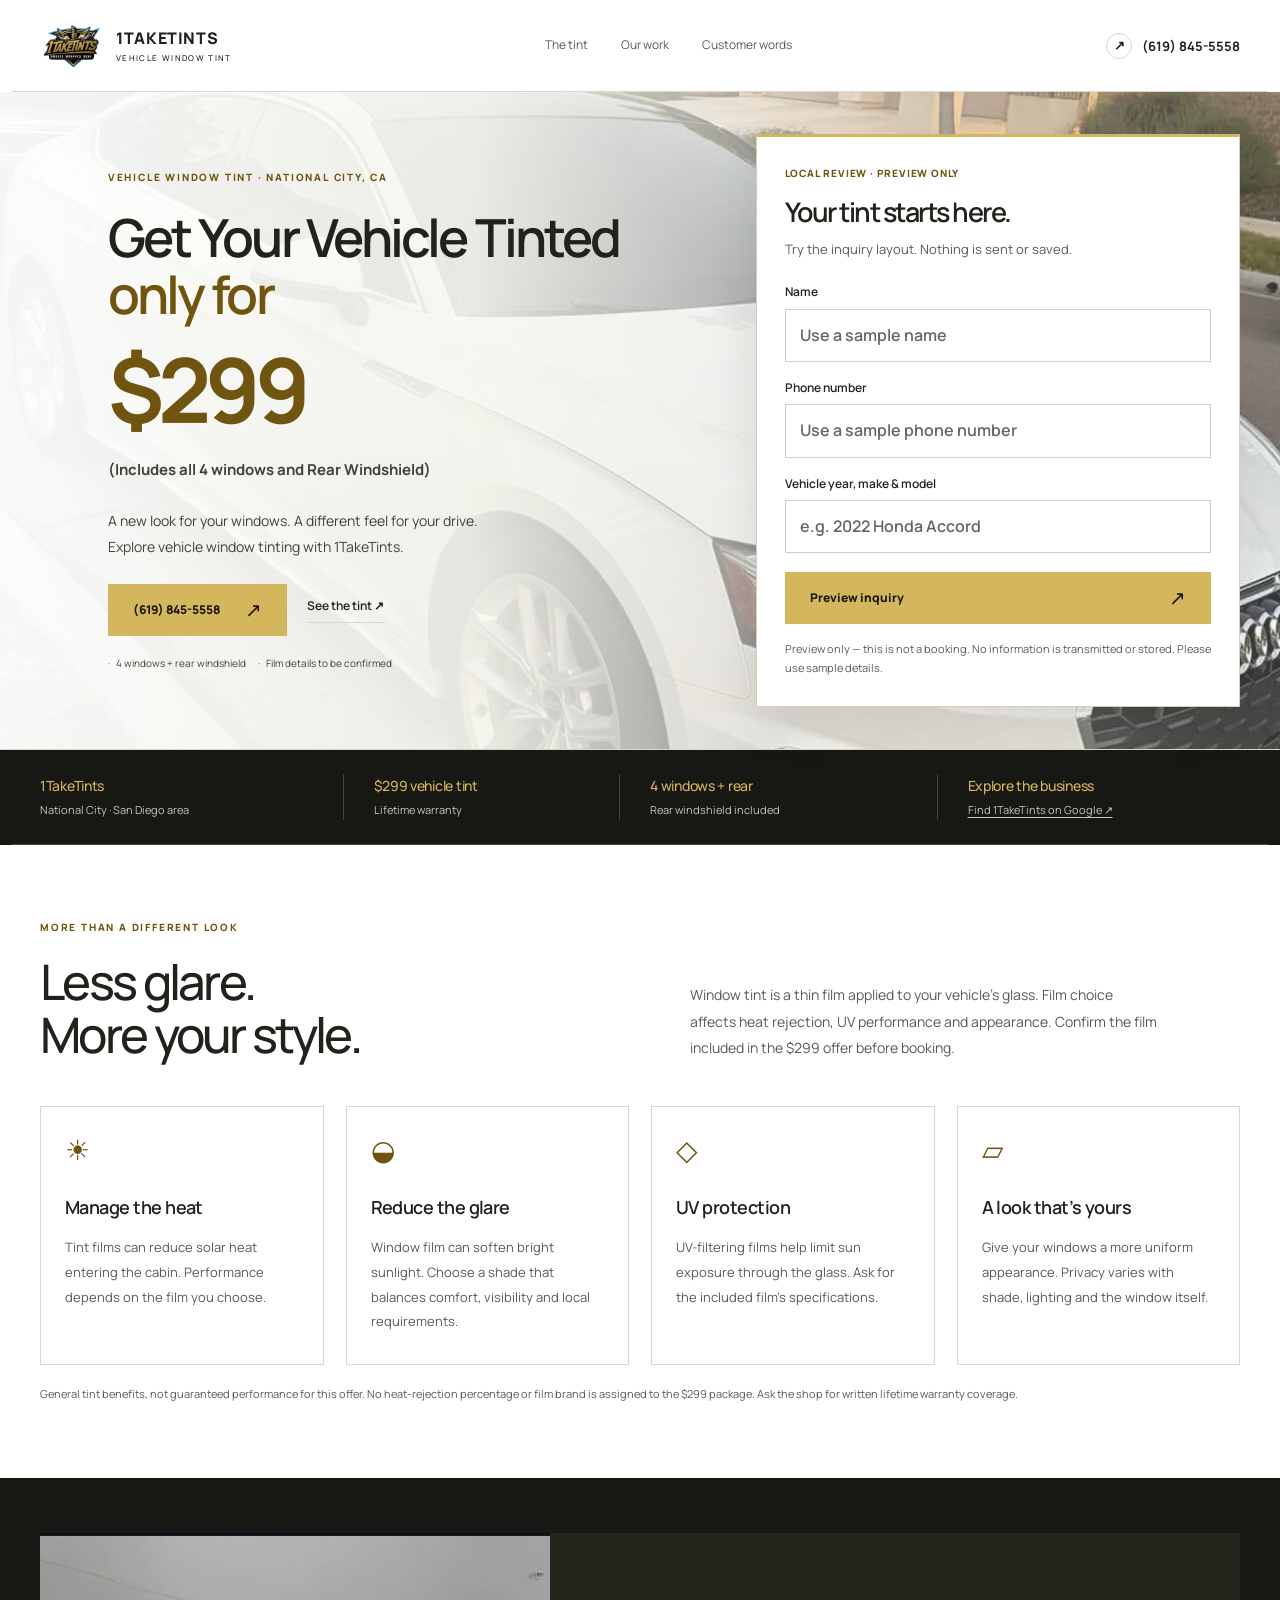
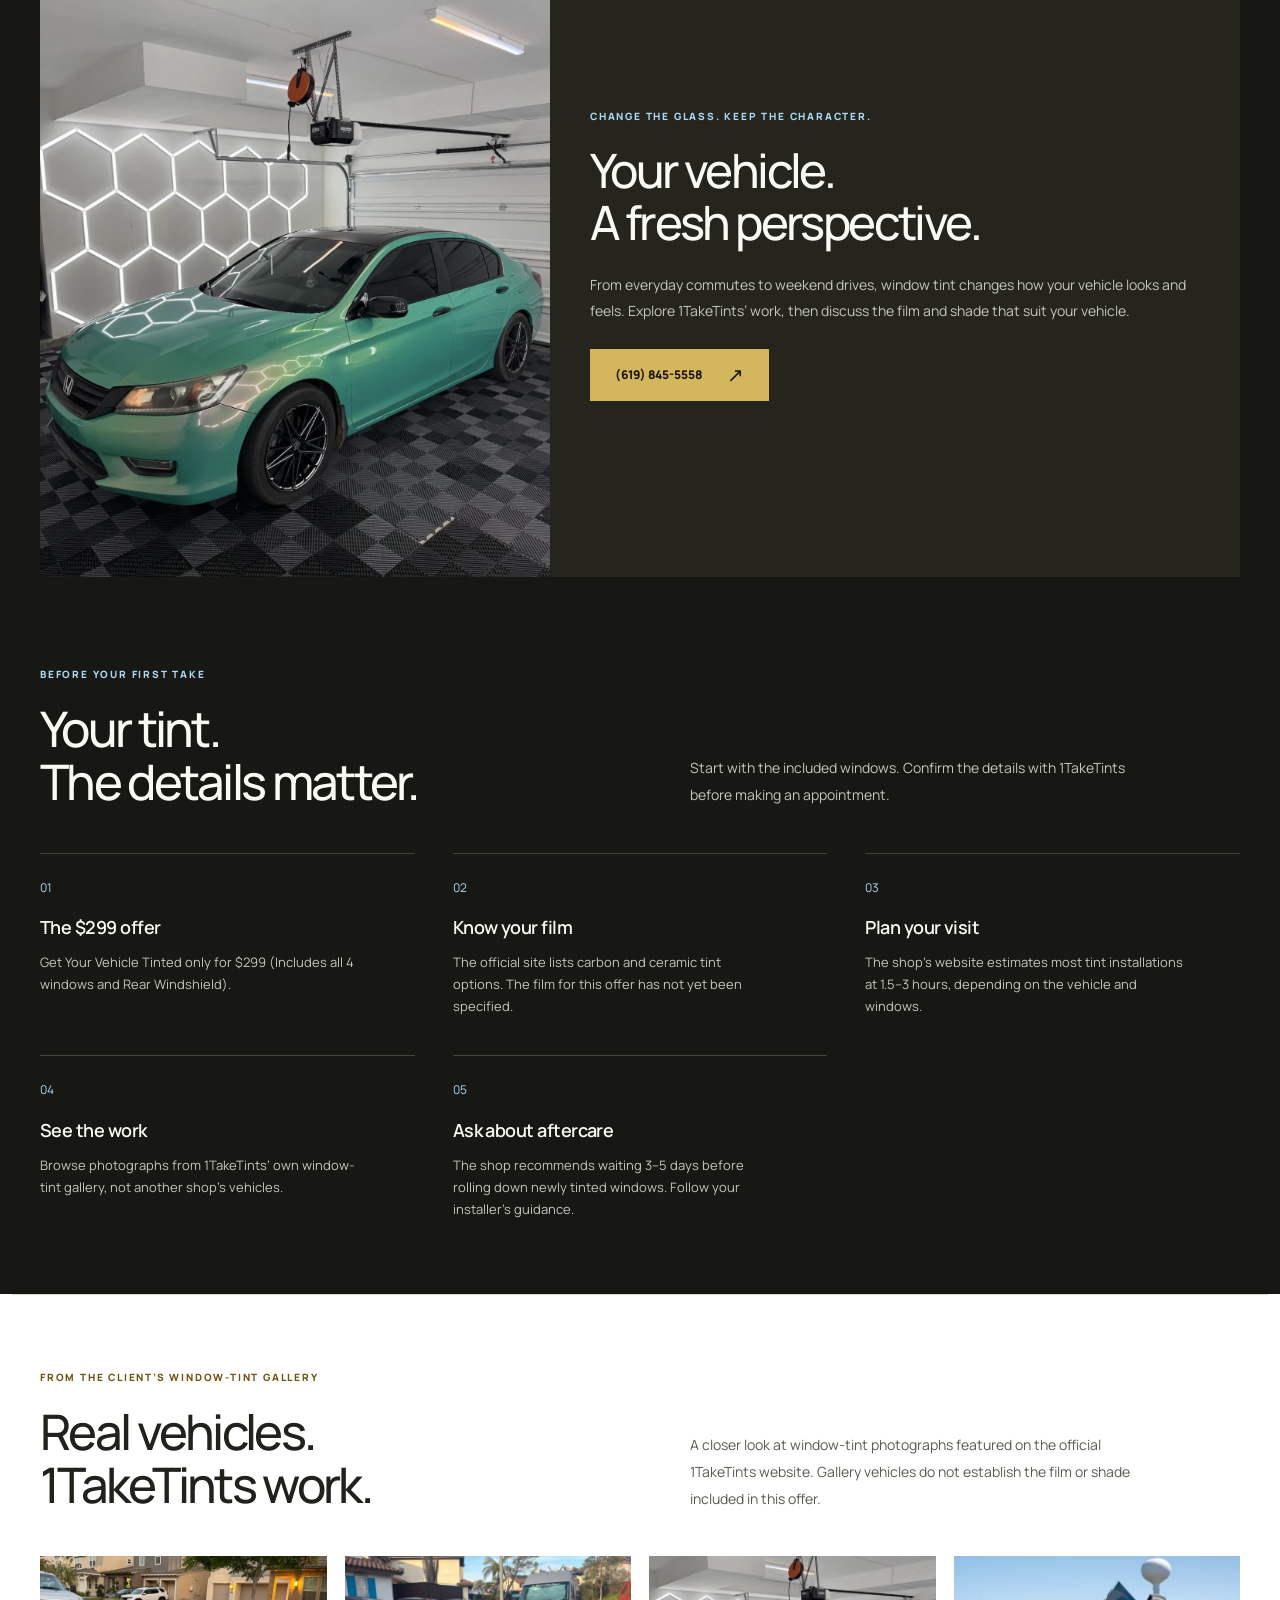
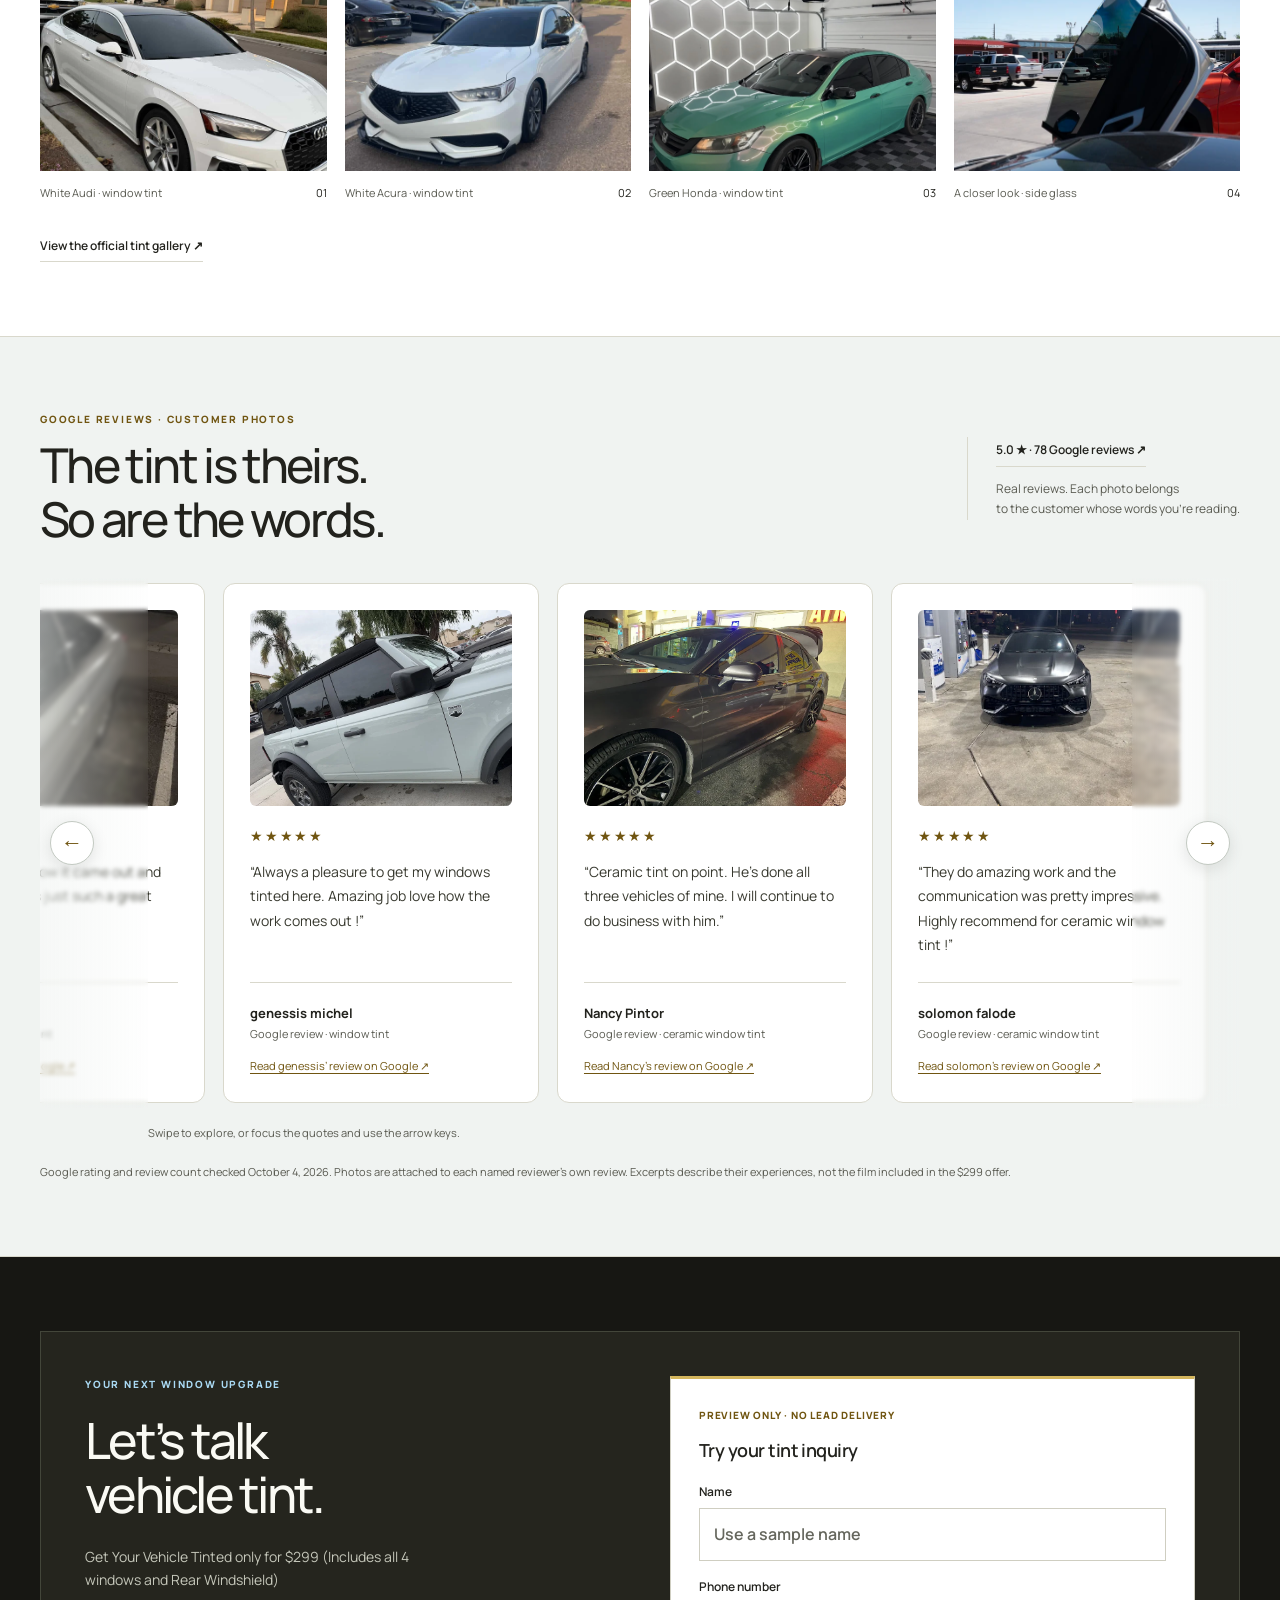
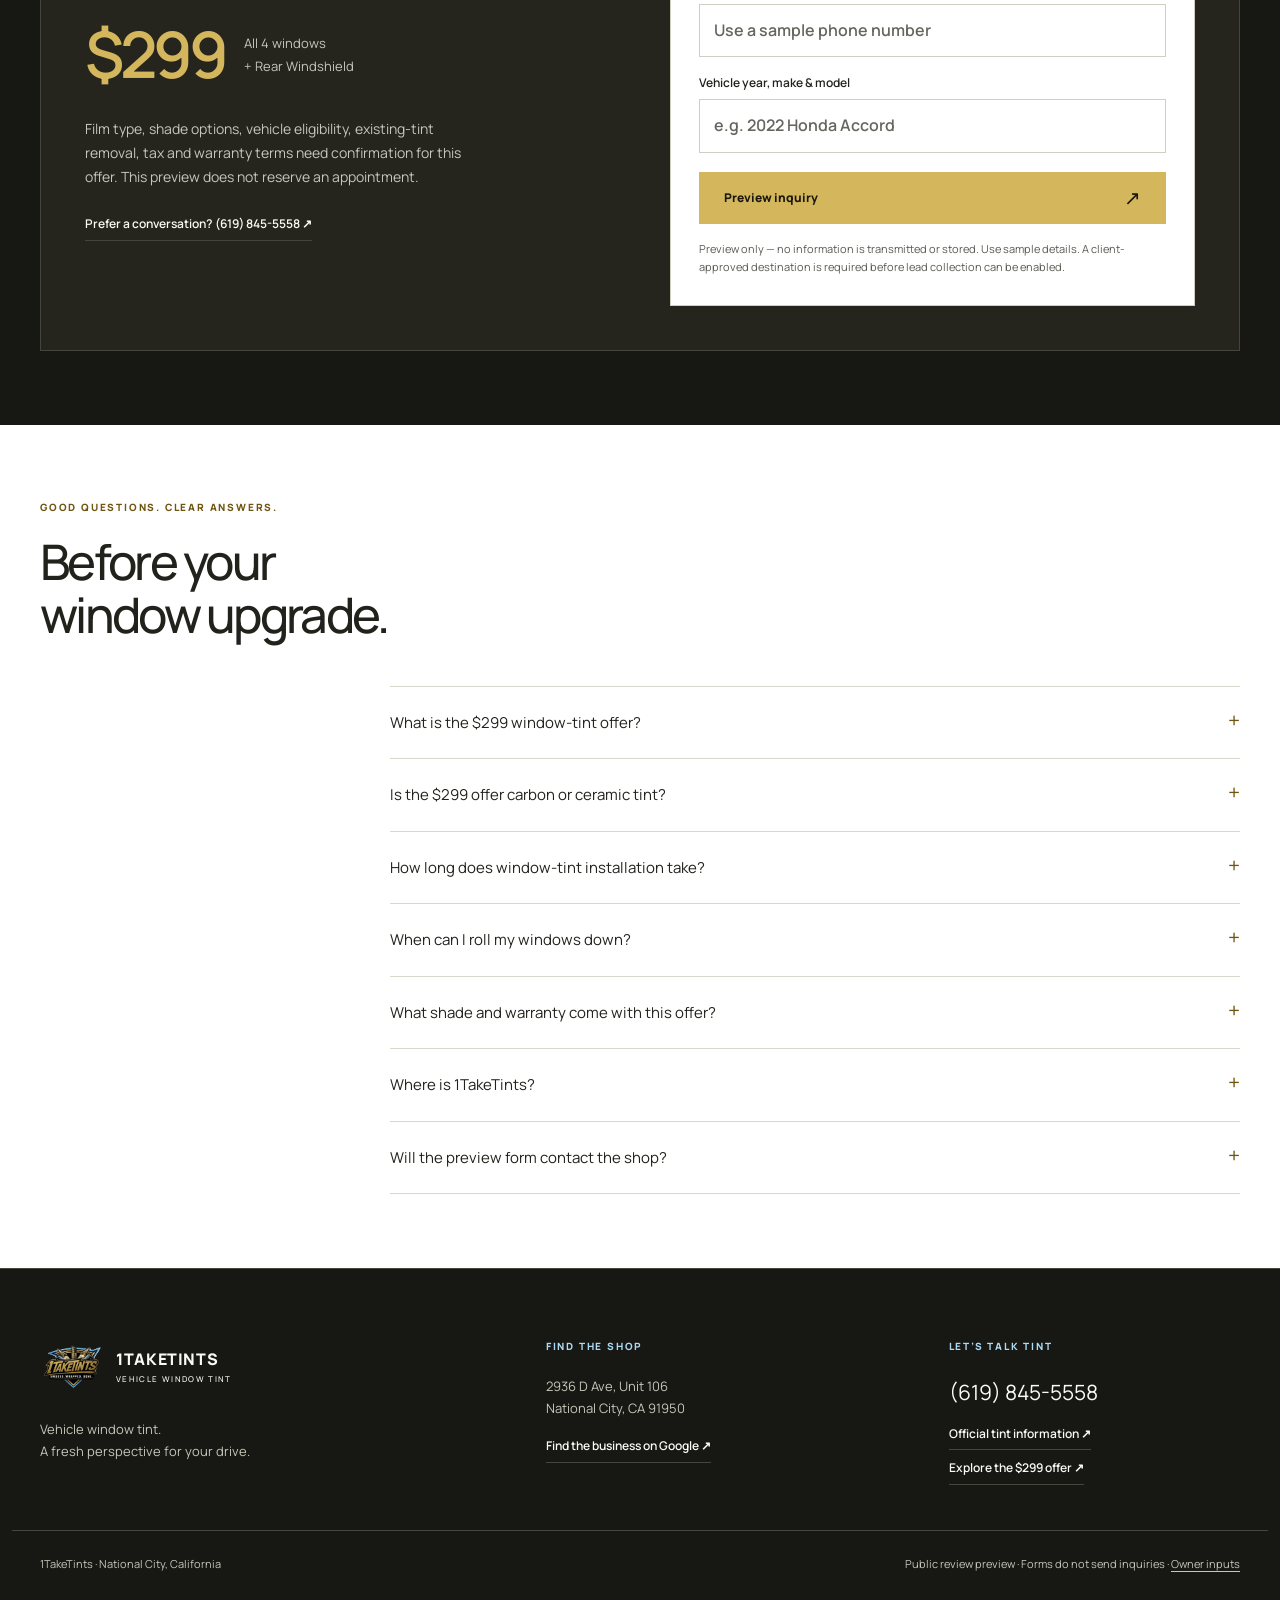
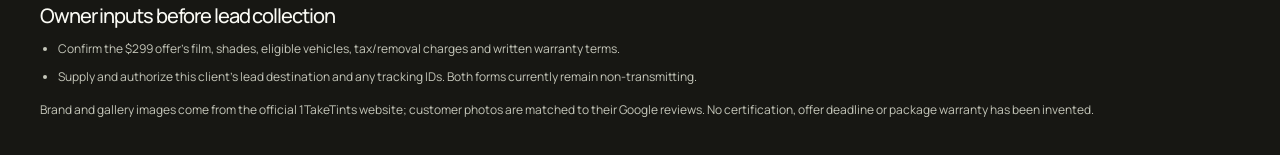
==== commit c91a6ea0: "Add call buttons and lifetime warranty offer copy" ====
--- a/index.html
+++ b/index.html
@@ -29,7 +29,7 @@
           <div class="daylight-offer"><strong>$299</strong></div>
           <p class="included">(Includes all 4 windows and Rear Windshield)</p>
           <p>A new look for your windows. A different feel for your drive. Explore vehicle window tinting with 1TakeTints.</p>
-          <div class="hero-buttons"><a class="button" href="#quote">Explore the $299 offer <span aria-hidden="true">↗</span></a><a class="text-link" href="#portfolio">See the tint <span aria-hidden="true">↗</span></a></div>
+          <div class="hero-buttons"><a class="button" href="tel:+16198455558">(619) 845-5558 <span aria-hidden="true">↗</span></a><a class="text-link" href="#portfolio">See the tint <span aria-hidden="true">↗</span></a></div>
           <div class="hero-assurance"><span>4 windows + rear windshield</span><span>Film details to be confirmed</span></div>
         </div>
         <aside class="daylight-card" aria-labelledby="hero-quote-title">
@@ -51,7 +51,7 @@
     <div class="daylight-dark">
       <div class="studio-trust container">
         <div><strong>1TakeTints</strong><small>National City · San Diego area</small></div>
-        <div><strong>$299 vehicle tint</strong><small>Owner-supplied offer</small></div>
+        <div><strong>$299 vehicle tint</strong><small>Lifetime warranty</small></div>
         <div><strong>4 windows + rear</strong><small>Rear windshield included</small></div>
         <div><strong>Explore the business</strong><small><a href="https://www.google.com/search?q=1TakeTints+2936+D+Ave+unit+106%2C+National+City%2C+CA+91950-7331" target="_blank" rel="noopener noreferrer">Find 1TakeTints on Google ↗</a></small></div>
       </div>
@@ -64,13 +64,13 @@
         <article class="benefit"><span class="benefit-icon" aria-hidden="true">◇</span><h3>UV protection</h3><p>UV-filtering films help limit sun exposure through the glass. Ask for the included film’s specifications.</p></article>
         <article class="benefit"><span class="benefit-icon" aria-hidden="true">▱</span><h3>A look that’s yours</h3><p>Give your windows a more uniform appearance. Privacy varies with shade, lighting and the window itself.</p></article>
       </div>
-      <p class="fine-print">General tint benefits, not guaranteed performance for this offer. No heat-rejection percentage, film brand or warranty is assigned to the $299 package.</p>
+      <p class="fine-print">General tint benefits, not guaranteed performance for this offer. No heat-rejection percentage or film brand is assigned to the $299 package. Ask the shop for written lifetime warranty coverage.</p>
     </section>
     <div class="daylight-dark daylight-story">
       <div class="container">
         <section class="studio-statement" aria-labelledby="story-title">
           <img src="assets/tint-honda.webp" alt="Green Honda with dark window tint in the official 1TakeTints window-tint gallery" width="1320" height="1667" loading="lazy">
-          <div><span class="eyebrow">CHANGE THE GLASS. KEEP THE CHARACTER.</span><h2 id="story-title">Your vehicle.<br>A fresh perspective.</h2><p>From everyday commutes to weekend drives, window tint changes how your vehicle looks and feels. Explore 1TakeTints’ work, then discuss the film and shade that suit your vehicle.</p><div class="hero-buttons"><a class="button" href="#quote">Explore your tint <span aria-hidden="true">↗</span></a></div></div>
+          <div><span class="eyebrow">CHANGE THE GLASS. KEEP THE CHARACTER.</span><h2 id="story-title">Your vehicle.<br>A fresh perspective.</h2><p>From everyday commutes to weekend drives, window tint changes how your vehicle looks and feels. Explore 1TakeTints’ work, then discuss the film and shade that suit your vehicle.</p><div class="hero-buttons"><a class="button" href="tel:+16198455558">(619) 845-5558 <span aria-hidden="true">↗</span></a></div></div>
         </section>
       </div>
       <section id="why" class="section container" aria-labelledby="why-title">
@@ -136,7 +136,7 @@
         <details><summary>Is the $299 offer carbon or ceramic tint?</summary><p>The film type for this offer has not been supplied. 1TakeTints’ official website lists different carbon and ceramic packages; those standard packages should not be treated as the terms of this offer.</p></details>
         <details><summary>How long does window-tint installation take?</summary><p>1TakeTints’ website says most tint jobs take 1.5–3 hours depending on the vehicle and the number of windows. Confirm timing for your vehicle with the shop.</p></details>
         <details><summary>When can I roll my windows down?</summary><p>The shop recommends waiting 3–5 days after tint installation to let the film cure. Follow the specific care instructions provided for your film.</p></details>
-        <details><summary>What shade and warranty come with this offer?</summary><p>Neither has been confirmed for the $299 offer. Ask the shop about shade options, applicable tint rules and written warranty coverage. No package-specific warranty is promised in this preview.</p></details>
+        <details><summary>What shade and warranty come with this offer?</summary><p>The offer advertises a lifetime warranty. Ask 1TakeTints about shade options, applicable tint rules and written warranty coverage.</p></details>
         <details><summary>Where is 1TakeTints?</summary><p>The official website lists 2936 D Ave, Unit 106, National City, CA 91950. Call <a href="tel:+16198455558">(619) 845-5558</a> to discuss your vehicle.</p></details>
         <details><summary>Will the preview form contact the shop?</summary><p>No. Both forms are local demonstrations. They do not transmit or store your details, create a lead, reserve a booking or trigger an ad conversion.</p></details>
       </div>
--- a/page.css
+++ b/page.css
@@ -199,7 +199,7 @@
   .daylight-copy > .included { font-size: 14px; }
   .daylight-backdrop { height: 390px; object-position: center 60%; mask-image: linear-gradient(#000 80%, transparent); }
   .daylight-hero::before { background: linear-gradient(90deg, #fffffff2 0%, #f9f8f1d6 55%, #f4f3ec99 100%); }
-  .daylight-copy .hero-buttons, .hero-assurance { display: none; }
+  .daylight-copy .hero-buttons .text-link, .hero-assurance { display: none; }
   .daylight-card { padding: 24px 20px; }
   .daylight-card h2 { font-size: 26px; }
   .studio-trust { grid-template-columns: minmax(0, 1fr) minmax(0, 1fr); gap: 20px 0; padding-block: 25px; }
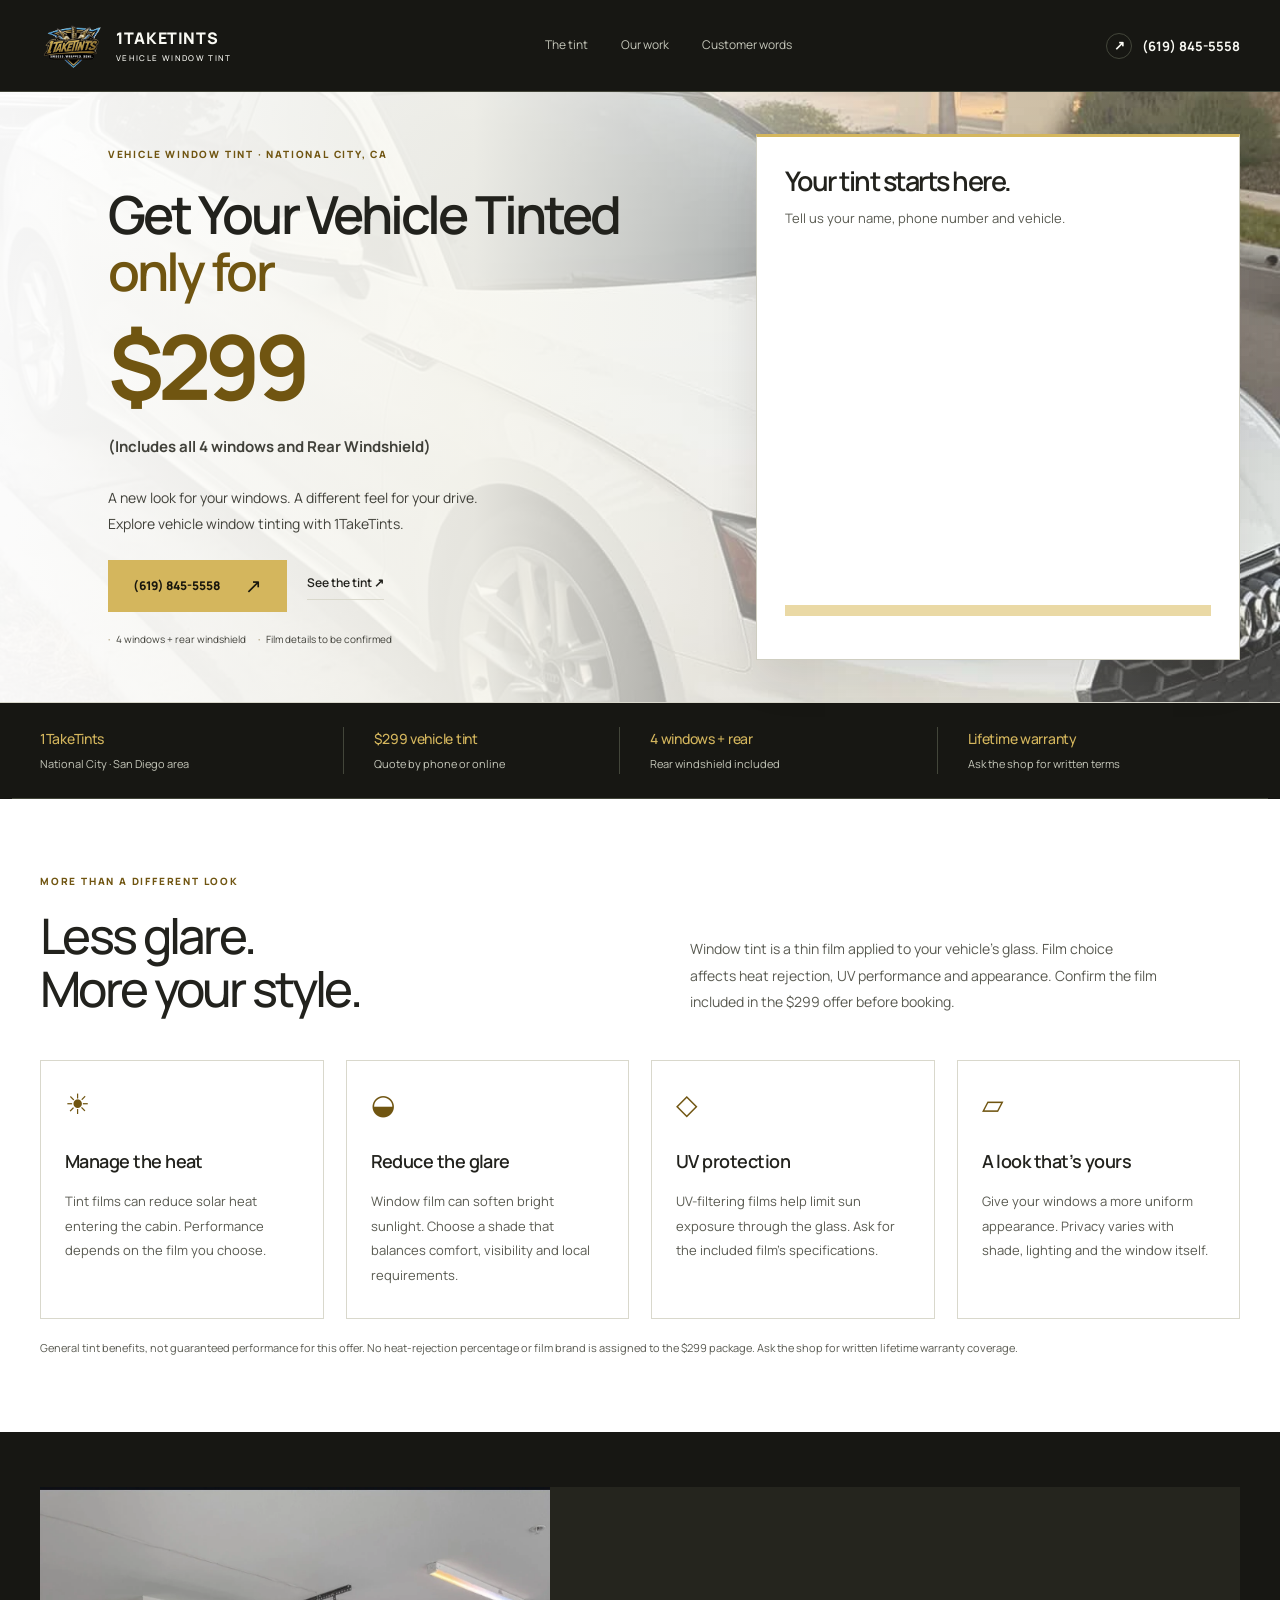
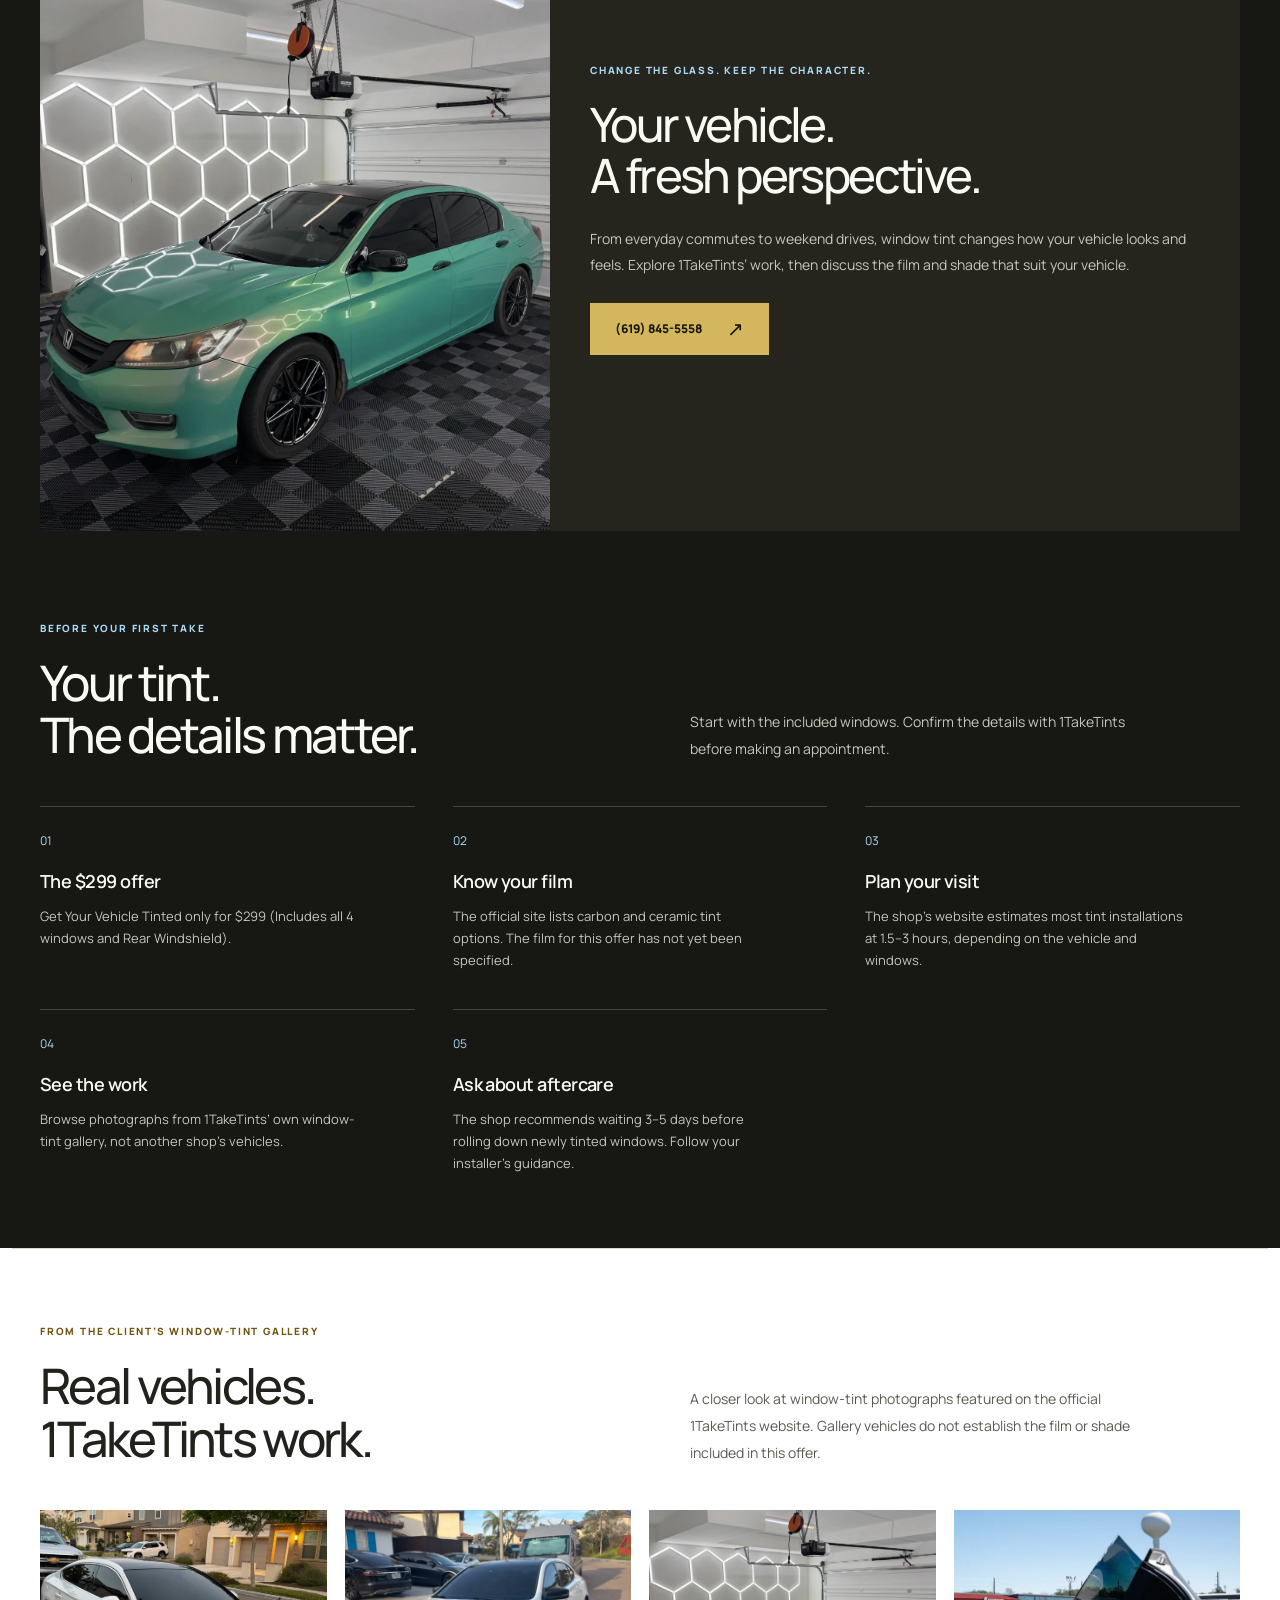
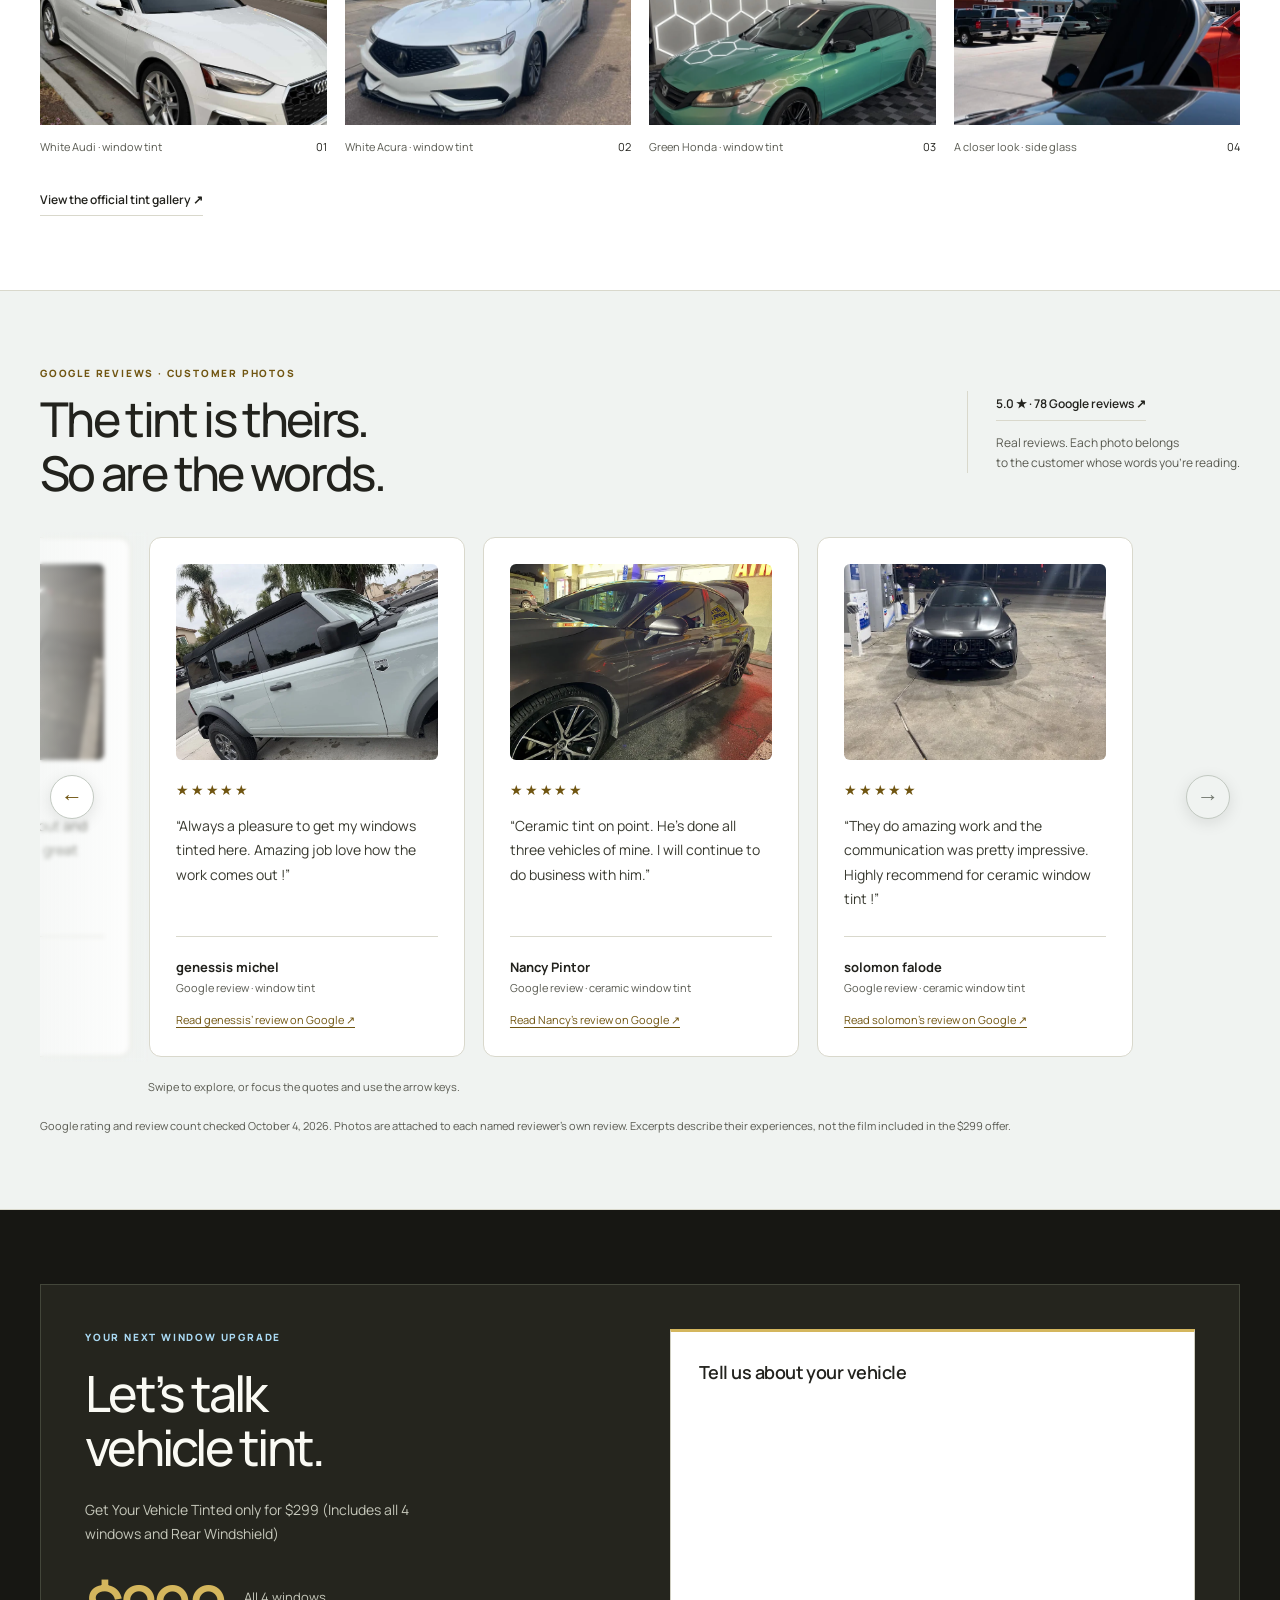
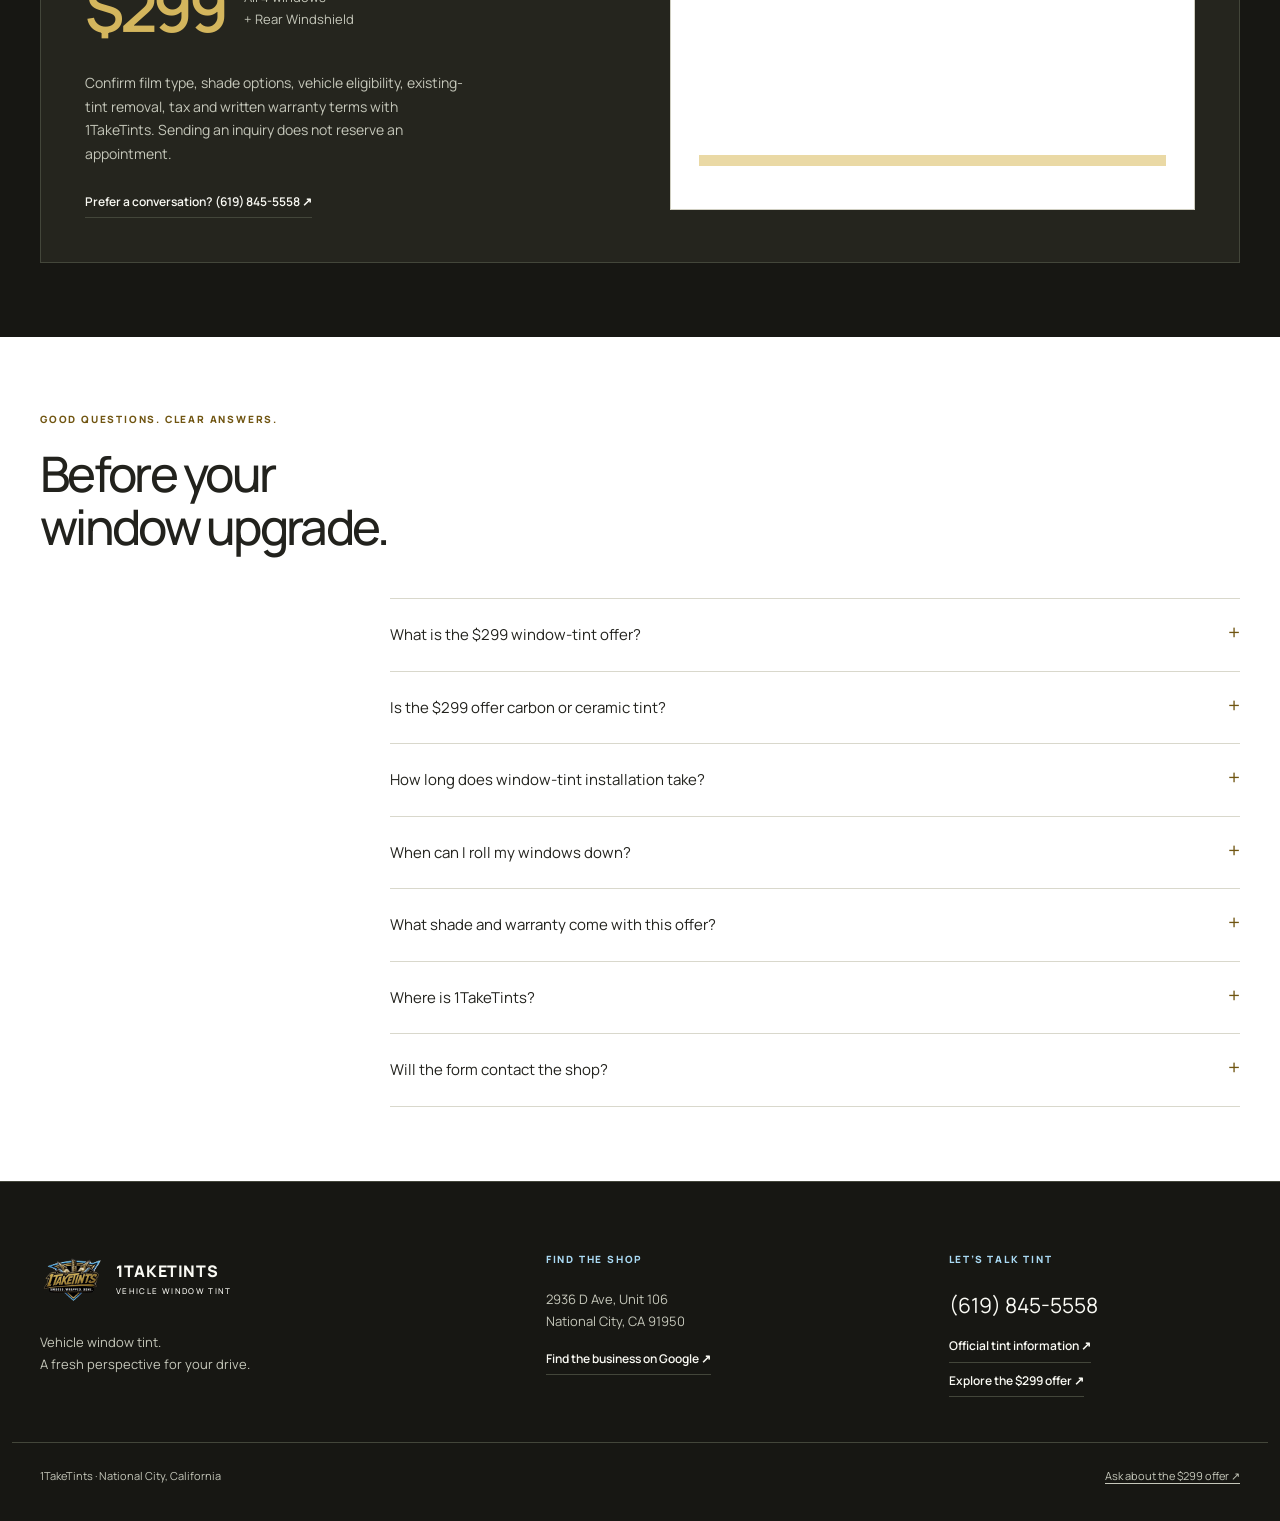
==== commit 176863d8: "Connect live GHL form, add thank-you page and mobile quote bar - Replace the preview-only forms with" ====
--- a/index.html
+++ b/index.html
@@ -3,14 +3,19 @@
 <head>
   <meta charset="UTF-8">
   <meta name="viewport" content="width=device-width, initial-scale=1">
-  <meta name="description" content="1TakeTints vehicle window tint in National City. Get Your Vehicle Tinted only for $299 (Includes all 4 windows and Rear Windshield). Public review preview; forms do not send information.">
+  <meta name="description" content="1TakeTints vehicle window tint in National City. Get Your Vehicle Tinted only for $299 (Includes all 4 windows and Rear Windshield). Send your vehicle details to discuss the offer.">
   <meta name="robots" content="noindex, nofollow">
   <meta name="theme-color" content="#171713">
-  <meta http-equiv="Content-Security-Policy" content="default-src 'self'; script-src 'self'; style-src 'self'; img-src 'self'; connect-src 'none'; form-action 'none'; base-uri 'none'; object-src 'none'">
+  <meta http-equiv="Content-Security-Policy" content="default-src 'self'; script-src 'self' https://link.msgsndr.com/js/form_embed.js; style-src 'self' 'unsafe-inline'; img-src 'self'; frame-src 'self' https://api.leadconnectorhq.com; connect-src 'none'; form-action 'none'; base-uri 'none'; object-src 'none'">
   <title>$299 Vehicle Window Tint | 1TakeTints · National City</title>
   <link rel="icon" href="assets/logo.png">
+  <link rel="preconnect" href="https://api.leadconnectorhq.com">
+  <link rel="preconnect" href="https://stcdn.leadconnectorhq.com" crossorigin>
+  <link rel="preconnect" href="https://link.msgsndr.com">
   <link rel="stylesheet" href="page.css">
+  <script src="ghl-thanks.js"></script>
   <script src="site.js" defer></script>
+  <script src="https://link.msgsndr.com/js/form_embed.js" defer></script>
 </head>
 <body id="top">
   <a class="skip-link" href="#main">Skip to content</a>
@@ -32,28 +37,25 @@
           <div class="hero-buttons"><a class="button" href="tel:+16198455558">(619) 845-5558 <span aria-hidden="true">↗</span></a><a class="text-link" href="#portfolio">See the tint <span aria-hidden="true">↗</span></a></div>
           <div class="hero-assurance"><span>4 windows + rear windshield</span><span>Film details to be confirmed</span></div>
         </div>
-        <aside class="daylight-card" aria-labelledby="hero-quote-title">
-          <span class="preview-label">LOCAL REVIEW · PREVIEW ONLY</span>
+        <aside class="daylight-card" tabindex="-1" aria-labelledby="hero-quote-title">
           <h2 id="hero-quote-title">Your tint starts here.</h2>
-          <p>Try the inquiry layout. Nothing is sent or saved.</p>
-          <form class="quote-form preview-form" aria-labelledby="hero-quote-title" aria-describedby="hero-note">
-            <label for="hero-name">Name<input id="hero-name" type="text" autocomplete="off" placeholder="Use a sample name" required maxlength="100"></label>
-            <label for="hero-phone">Phone number<input id="hero-phone" type="tel" autocomplete="off" placeholder="Use a sample phone number" required maxlength="30"></label>
-            <label for="hero-vehicle">Vehicle year, make &amp; model<input id="hero-vehicle" type="text" autocomplete="off" placeholder="e.g. 2022 Honda Accord" required maxlength="150"></label>
-            <button class="button preview-button" type="button" disabled>Preview inquiry <span aria-hidden="true">↗</span></button>
-            <p id="hero-note" class="form-note">Preview only — this is not a booking. No information is transmitted or stored. Please use sample details.</p>
-            <p class="form-status" role="status" hidden></p>
-            <noscript><p class="form-note">JavaScript is off. The preview button is disabled; no inquiry can be sent.</p></noscript>
-          </form>
+          <p>Tell us your name, phone number and vehicle.</p>
+          <div class="ghl-crop">
+            <iframe class="ghl-form-frame" id="inline-HMxKCnuqUJaupeIZyM2u"
+              src="https://api.leadconnectorhq.com/widget/form/HMxKCnuqUJaupeIZyM2u"
+              title="Tint-$299(Google)" height="424" loading="eager"
+              data-form-id="HMxKCnuqUJaupeIZyM2u" data-form-name="Tint-$299(Google)"
+              data-cookie-consent="true" data-cookie-consent-provider="auto"></iframe>
+          </div>
         </aside>
       </div>
     </section>
     <div class="daylight-dark">
       <div class="studio-trust container">
         <div><strong>1TakeTints</strong><small>National City · San Diego area</small></div>
-        <div><strong>$299 vehicle tint</strong><small>Lifetime warranty</small></div>
+        <div><strong>$299 vehicle tint</strong><small>Quote by phone or online</small></div>
         <div><strong>4 windows + rear</strong><small>Rear windshield included</small></div>
-        <div><strong>Explore the business</strong><small><a href="https://www.google.com/search?q=1TakeTints+2936+D+Ave+unit+106%2C+National+City%2C+CA+91950-7331" target="_blank" rel="noopener noreferrer">Find 1TakeTints on Google ↗</a></small></div>
+        <div><strong>Lifetime warranty</strong><small>Ask the shop for written terms</small></div>
       </div>
     </div>
     <section id="benefits" class="section container" aria-labelledby="benefits-title">
@@ -112,19 +114,16 @@
     <div class="daylight-dark">
       <section id="quote" class="section container" aria-labelledby="quote-title">
         <div class="quote-layout">
-          <div class="quote-copy"><span class="eyebrow">YOUR NEXT WINDOW UPGRADE</span><h2 id="quote-title">Let’s talk<br>vehicle tint.</h2><p>Get Your Vehicle Tinted only for $299 (Includes all 4 windows and Rear Windshield)</p><div class="quote-price"><strong>$299</strong><span>All 4 windows<br>+ Rear Windshield</span></div><p>Film type, shade options, vehicle eligibility, existing-tint removal, tax and warranty terms need confirmation for this offer. This preview does not reserve an appointment.</p><a class="text-link" href="tel:+16198455558">Prefer a conversation? (619) 845-5558 ↗</a></div>
-          <div class="quote-panel">
-            <span class="preview-label">PREVIEW ONLY · NO LEAD DELIVERY</span>
-            <h3 id="lower-form-title">Try your tint inquiry</h3>
-            <form class="quote-form preview-form" aria-labelledby="lower-form-title" aria-describedby="quote-note">
-              <label for="quote-name">Name<input id="quote-name" type="text" autocomplete="off" placeholder="Use a sample name" required maxlength="100"></label>
-              <label for="quote-phone">Phone number<input id="quote-phone" type="tel" autocomplete="off" placeholder="Use a sample phone number" required maxlength="30"></label>
-              <label for="quote-vehicle">Vehicle year, make &amp; model<input id="quote-vehicle" type="text" autocomplete="off" placeholder="e.g. 2022 Honda Accord" required maxlength="150"></label>
-              <button class="button preview-button" type="button" disabled>Preview inquiry <span aria-hidden="true">↗</span></button>
-              <p id="quote-note" class="form-note">Preview only — no information is transmitted or stored. Use sample details. A client-approved destination is required before lead collection can be enabled.</p>
-              <p class="form-status" role="status" hidden></p>
-              <noscript><p class="form-note">JavaScript is off. The preview button is disabled; no inquiry can be sent.</p></noscript>
-            </form>
+          <div class="quote-copy"><span class="eyebrow">YOUR NEXT WINDOW UPGRADE</span><h2 id="quote-title">Let’s talk<br>vehicle tint.</h2><p>Get Your Vehicle Tinted only for $299 (Includes all 4 windows and Rear Windshield)</p><div class="quote-price"><strong>$299</strong><span>All 4 windows<br>+ Rear Windshield</span></div><p>Confirm film type, shade options, vehicle eligibility, existing-tint removal, tax and written warranty terms with 1TakeTints. Sending an inquiry does not reserve an appointment.</p><a class="text-link" href="tel:+16198455558">Prefer a conversation? (619) 845-5558 ↗</a></div>
+          <div class="quote-panel" id="quote-form" tabindex="-1">
+            <h3 id="lower-form-title">Tell us about your vehicle</h3>
+            <div class="ghl-crop">
+              <iframe class="ghl-form-frame" id="inline-HMxKCnuqUJaupeIZyM2u-footer"
+                src="https://api.leadconnectorhq.com/widget/form/HMxKCnuqUJaupeIZyM2u"
+                title="Tint-$299(Google)" height="424" loading="eager"
+                data-form-id="HMxKCnuqUJaupeIZyM2u" data-form-name="Tint-$299(Google)"
+                data-cookie-consent="true" data-cookie-consent-provider="auto"></iframe>
+            </div>
           </div>
         </div>
       </section>
@@ -138,7 +137,7 @@
         <details><summary>When can I roll my windows down?</summary><p>The shop recommends waiting 3–5 days after tint installation to let the film cure. Follow the specific care instructions provided for your film.</p></details>
         <details><summary>What shade and warranty come with this offer?</summary><p>The offer advertises a lifetime warranty. Ask 1TakeTints about shade options, applicable tint rules and written warranty coverage.</p></details>
         <details><summary>Where is 1TakeTints?</summary><p>The official website lists 2936 D Ave, Unit 106, National City, CA 91950. Call <a href="tel:+16198455558">(619) 845-5558</a> to discuss your vehicle.</p></details>
-        <details><summary>Will the preview form contact the shop?</summary><p>No. Both forms are local demonstrations. They do not transmit or store your details, create a lead, reserve a booking or trigger an ad conversion.</p></details>
+        <details><summary>Will the form contact the shop?</summary><p>Yes. These forms use the 1TakeTints inquiry form supplied by the owner. Enter your details and submit the form to send an inquiry. Sending an inquiry does not confirm an appointment.</p></details>
       </div>
     </section>
   </main>
@@ -148,8 +147,11 @@
       <div><span class="eyebrow">FIND THE SHOP</span><address>2936 D Ave, Unit 106<br>National City, CA 91950</address><a class="text-link" href="https://www.google.com/search?q=1TakeTints+2936+D+Ave+unit+106%2C+National+City%2C+CA+91950-7331" target="_blank" rel="noopener noreferrer">Find the business on Google ↗</a></div>
       <div><span class="eyebrow">LET’S TALK TINT</span><a class="footer-phone" href="tel:+16198455558">(619) 845-5558</a><a class="text-link" href="https://1taketints.com/automotive-window-tinting" target="_blank" rel="noopener noreferrer">Official tint information ↗</a><a class="text-link" href="#quote">Explore the $299 offer ↗</a></div>
     </div>
-    <div class="container footer-bottom"><span>1TakeTints · National City, California</span><span>Public review preview · Forms do not send inquiries · <a href="#review-notes">Owner inputs</a></span></div>
-    <aside id="review-notes" class="container review-notes" aria-labelledby="review-notes-title"><h2 id="review-notes-title">Owner inputs before lead collection</h2><ul><li>Confirm the $299 offer’s film, shades, eligible vehicles, tax/removal charges and written warranty terms.</li><li>Supply and authorize this client’s lead destination and any tracking IDs. Both forms currently remain non-transmitting.</li></ul><p>Brand and gallery images come from the official 1TakeTints website; customer photos are matched to their Google reviews. No certification, offer deadline or package warranty has been invented.</p></aside>
+    <div class="container footer-bottom"><span>1TakeTints · National City, California</span><a href="#quote">Ask about the $299 offer ↗</a></div>
   </footer>
+  <div class="mobile-cta" id="mobile-cta">
+    <address><span aria-hidden="true">◆</span> 2936 D Ave, Unit 106, National City, CA 91950</address>
+    <a class="button" href="#quote-form" data-form-jump>Get my $299 tint quote <span aria-hidden="true">↗</span></a>
+  </div>
 </body>
 </html>
--- a/page.css
+++ b/page.css
@@ -23,7 +23,7 @@
 .button:disabled { opacity: .65; }
 .text-link { display: inline-block; font-size: 12px; border-bottom: 1px solid var(--line); padding-bottom: 5px; font-weight: 600; }
 .text-link:hover { color: var(--accent-ink); }
-.site-header { height: 92px; display: flex; align-items: center; justify-content: space-between; gap: 28px; border-bottom: 1px solid var(--line); }
+.site-header { height: 92px; display: flex; align-items: center; justify-content: space-between; gap: 28px; border-bottom: 1px solid var(--line); width: 100%; padding-inline: max(28px, calc((100% - 1200px) / 2)); }
 .brand { display: flex; align-items: center; gap: 12px; flex-shrink: 0; }
 .brand img { width: 64px; height: 64px; object-fit: contain; }
 .brand > span { font-size: 16px; font-weight: 800; letter-spacing: .04em; line-height: 1.25; }
@@ -48,20 +48,21 @@
 .hero-buttons .text-link { font-size: 12px; }
 .hero-assurance { display: flex; flex-wrap: wrap; gap: 12px; margin-top: 19px; font-size: 10px; color: #41413a; }
 .hero-assurance span::before { content: '·'; color: var(--accent-ink); margin-right: 6px; }
-.daylight-card, .quote-panel { --bg: #fff; --text: #22221d; --muted: #595a51; --line: #cfcec1; --accent: #d4b65d; --accent-ink: #705511; --on-accent: #19170d; color: var(--text); min-width: 0; padding: 28px; background: var(--bg); border: 1px solid var(--line); border-top: 3px solid var(--accent); }
+.daylight-card, .quote-panel { --bg: #fff; --text: #22221d; --muted: #595a51; --line: #cfcec1; --accent: #d4b65d; --accent-ink: #705511; --on-accent: #19170d; color: var(--text); min-width: 0; align-self: start; padding: 28px; background: var(--bg); border: 1px solid var(--line); border-top: 3px solid var(--accent); }
 .daylight-card { box-shadow: 0 15px 45px #19170d1a; }
+.daylight-card:focus, .quote-panel:focus { outline: none; }
 .daylight-card h2 { font-size: 27px; line-height: 1.2; font-weight: 600; }
 .daylight-card > p { font-size: 13px; margin: 10px 0 22px; }
-.preview-label { display: block; color: var(--accent-ink); font-size: 10px; font-weight: 800; letter-spacing: .08em; margin-bottom: 14px; }
-.quote-panel h3 { margin-bottom: 20px; }
-.quote-form { display: grid; gap: 16px; align-content: start; }
-.quote-form label { display: block; font-size: 12px; font-weight: 600; }
-.quote-form input { display: block; width: 100%; min-width: 0; padding: 12px 14px; color: var(--text); background: var(--bg); border: 1px solid var(--line); border-radius: 0; margin-top: 6px; font-size: 16px; }
-.quote-form input::placeholder { color: #65665d; }
-.quote-form .button { width: 100%; margin-top: 3px; }
-.form-note { font-size: 11px; line-height: 1.7; }
-.form-status { font-size: 12px; padding: 14px; border: 1px solid var(--accent-ink); color: var(--text); }
-.daylight-dark, .site-footer { --bg: #171713; --surface: #25251e; --text: #fafaf4; --muted: #c5c7ba; --line: #43463a; --accent: #d4b65d; --accent-ink: #aadaf4; --on-accent: #19170d; background: var(--bg); color: var(--text); }
+.quote-panel h3 { margin-bottom: 16px; }
+/* The 1TakeTints GHL form has ~42px side / ~70px top padding and a dashed outline baked into the form itself
+   (Diamond's form has none). Crop that frame off; form_embed.js still sets the iframe height to the form's content.
+   If the form's padding/border is removed in the GHL builder, delete the margins below. */
+/* Field-shaped placeholder until form_embed.js reveals the iframe (it keeps it hidden while loading). */
+.ghl-crop { overflow: hidden; min-height: 380px;
+  background: linear-gradient(#e8ebee, #e8ebee) 0 28px / 100% 51px no-repeat, linear-gradient(#e8ebee, #e8ebee) 0 130px / 100% 56px no-repeat,
+    linear-gradient(#e8ebee, #e8ebee) 0 237px / 100% 51px no-repeat, linear-gradient(#ead9a5, #ead9a5) 0 321px / 100% 44px no-repeat; }
+.ghl-form-frame { display: block; width: calc(100% + 84px); margin: -70px -42px -116px; border: 0; background: #fff; }
+.daylight-dark, .site-footer, .site-header { --bg: #171713; --surface: #25251e; --text: #fafaf4; --muted: #c5c7ba; --line: #43463a; --accent: #d4b65d; --accent-ink: #aadaf4; --on-accent: #19170d; background: var(--bg); color: var(--text); }
 .studio-trust { display: grid; grid-template-columns: 1.1fr 1fr 1.15fr 1.1fr; padding-block: 24px; border-bottom: 1px solid var(--line); align-items: center; }
 .studio-trust > div { padding-left: 30px; border-left: 1px solid var(--line); }
 .studio-trust > div:first-child { padding-left: 0; border-left: 0; }
@@ -150,11 +151,7 @@
 .footer-phone { display: block; font-size: 21px; margin-bottom: 13px; }
 .footer-grid > div:last-child .text-link { display: table; margin-top: 8px; }
 .footer-bottom { display: flex; justify-content: space-between; gap: 20px; border-top: 1px solid var(--line); margin-top: 45px; padding-top: 24px; font-size: 11px; color: var(--muted); }
-.footer-bottom a, .review-notes a { text-decoration: underline; text-underline-offset: 3px; }
-.review-notes { padding-top: 32px; font-size: 12px; color: var(--muted); }
-.review-notes h2 { font-size: 20px; color: var(--text); }
-.review-notes ul { padding-left: 18px; max-width: 950px; }
-.review-notes li { margin-block: 8px; }
+.footer-bottom a { text-decoration: underline; text-underline-offset: 3px; }
 .skip-link { position: fixed; left: 20px; top: -100px; z-index: 100; background: var(--accent); color: var(--on-accent); padding: 12px; }
 .skip-link:focus { top: 10px; }
 [hidden] { display: none !important; }
@@ -200,7 +197,7 @@
   .daylight-backdrop { height: 390px; object-position: center 60%; mask-image: linear-gradient(#000 80%, transparent); }
   .daylight-hero::before { background: linear-gradient(90deg, #fffffff2 0%, #f9f8f1d6 55%, #f4f3ec99 100%); }
   .daylight-copy .hero-buttons .text-link, .hero-assurance { display: none; }
-  .daylight-card { padding: 24px 20px; }
+  .daylight-card, .quote-panel { padding: 24px 20px; }
   .daylight-card h2 { font-size: 26px; }
   .studio-trust { grid-template-columns: minmax(0, 1fr) minmax(0, 1fr); gap: 20px 0; padding-block: 25px; }
   .studio-trust > div:nth-child(3) { padding-left: 0; border-left: 0; }
@@ -221,15 +218,51 @@
   .reason p { font-size: 12px; }
   .portfolio-grid { grid-template-columns: repeat(2, minmax(0, 1fr)); gap: 24px 13px; }
   .portfolio-grid figcaption { font-size: 10px; }
-  .quote-layout { grid-template-columns: minmax(0, 1fr); padding: 26px 20px; gap: 30px; }
+  .quote-layout { grid-template-columns: minmax(0, 1fr); padding: 26px 0 0; gap: 30px; }
+  .quote-copy { padding-inline: 20px; }
   .quote-copy h2 { font-size: 42px; }
   .quote-price strong { font-size: 59px; }
-  .quote-panel { padding: 20px; }
   .footer-grid { grid-template-columns: minmax(0, 1fr) minmax(0, 1fr); gap: 35px 20px; }
   .footer-grid > div:first-child { grid-column: 1 / -1; }
   .footer-phone { font-size: 16px; }
   .footer-bottom { flex-direction: column; gap: 10px; }
   .site-footer { padding-top: 45px; }
+}
+/* Thank-you page (thank-you.html). */
+.thank-you-main { padding-block: 68px; }
+.thank-you-grid { display: grid; grid-template-columns: 1.1fr 1fr; gap: 64px; align-items: center; }
+.thank-you-copy .eyebrow { display: inline-block; background: var(--accent); color: var(--on-accent); padding: 7px 12px; margin-bottom: 24px; }
+.thank-you-copy h1 { font-size: clamp(40px, 4.5vw, 66px); font-weight: 600; }
+.thank-you-copy h1 span { color: var(--accent-ink); }
+.thank-you-copy > p { max-width: 470px; margin-top: 24px; }
+.thank-you-copy .hero-buttons { flex-wrap: wrap; margin-top: 30px; }
+.thank-you-photo { background: var(--surface); border: 1px solid var(--line); }
+.thank-you-photo img { width: 100%; height: auto; aspect-ratio: 4 / 3; object-position: center 75%; }
+.thank-you-photo figcaption { padding: 16px 20px; font-size: 11px; font-weight: 700; letter-spacing: .07em; }
+.thank-you-next { margin-top: 60px; padding: 28px 32px; display: grid; grid-template-columns: 1fr 1fr; gap: 32px; border: 1px solid var(--line); background: var(--surface); }
+.thank-you-next h2 { font-size: 19px; margin-bottom: 10px; }
+.thank-you-next p { font-size: 13px; }
+.thank-you-next address { font-style: normal; margin-bottom: 8px; }
+.thank-you-footer { padding-block: 24px; }
+.thank-you-footer .container { display: flex; flex-wrap: wrap; justify-content: space-between; gap: 12px; font-size: 11px; }
+@media (max-width: 760px) {
+  .thank-you-main { padding-block: 38px; }
+  .thank-you-grid, .thank-you-next { grid-template-columns: minmax(0, 1fr); gap: 28px; }
+  .thank-you-next { margin-top: 32px; padding: 24px; }
+}
+/* Mobile: header stays pinned to the top, quote CTA + address pinned to the bottom. */
+.mobile-cta { display: none; }
+@media (max-width: 760px) {
+  html { scroll-padding-top: 96px; }
+  .site-header { position: sticky; top: 0; z-index: 50; }
+  .header-call { background: var(--accent); color: var(--on-accent); padding: 0 16px; font-weight: 800; }
+  body:not(.thank-you-page) { padding-bottom: calc(108px + env(safe-area-inset-bottom)); }
+  .mobile-cta { display: block; position: fixed; inset: auto 0 0; z-index: 50; padding: 10px 20px calc(14px + env(safe-area-inset-bottom)); background: #171713; border-top: 1px solid #43463a; box-shadow: 0 -8px 24px rgb(0 0 0 / .18); }
+  .mobile-cta address { font-style: normal; font-size: 11px; line-height: 1.4; color: #c5c7ba; text-align: center; white-space: nowrap; overflow: hidden; text-overflow: ellipsis; margin-bottom: 9px; }
+  .mobile-cta address span { color: var(--accent); font-size: 8px; vertical-align: 1px; margin-right: 3px; }
+  .mobile-cta { transition: transform .25s ease; }
+  .mobile-cta.is-hidden { transform: translateY(100%); }
+  .mobile-cta .button { display: flex; justify-content: center; gap: 14px; width: 100%; min-height: 52px; font-size: 13px; }
 }
 @media (max-width: 600px) {
   .reviews-section .section-heading { display: block; margin-bottom: 24px; }
@@ -251,10 +284,10 @@
   .brand small { font-size: 6px; }
   .header-call { font-size: 11px; }
   .daylight-offer strong { font-size: 82px; }
-  .daylight-card { padding: 22px 16px; }
+  .daylight-card, .quote-panel { padding: 22px 16px; }
   .benefit-grid, .why-grid { grid-template-columns: minmax(0, 1fr); }
-  .quote-layout { padding: 24px 14px; }
-  .quote-panel { padding: 16px; }
+  .quote-layout { padding: 24px 0 0; }
+  .quote-copy { padding-inline: 14px; }
 }
 @media (prefers-reduced-motion: no-preference) {
   .button { transition: background-color 180ms, translate 180ms; }
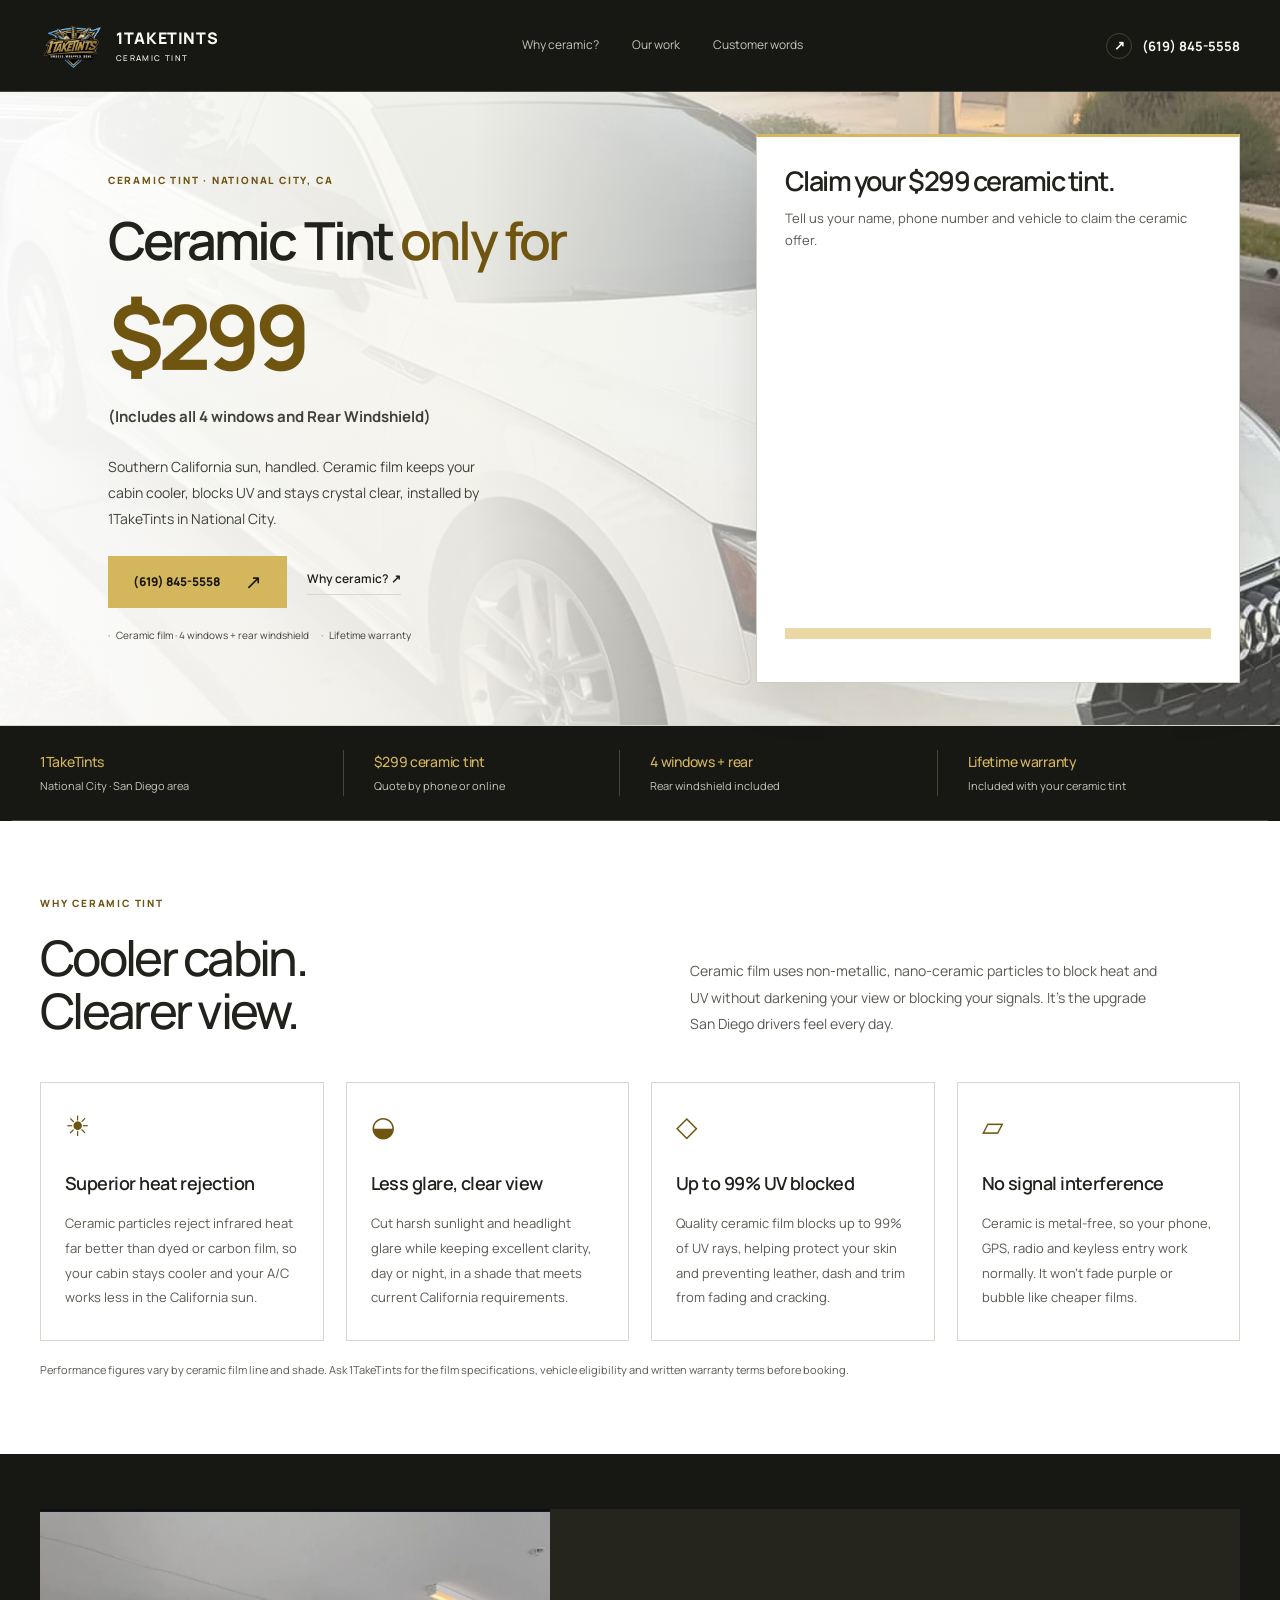
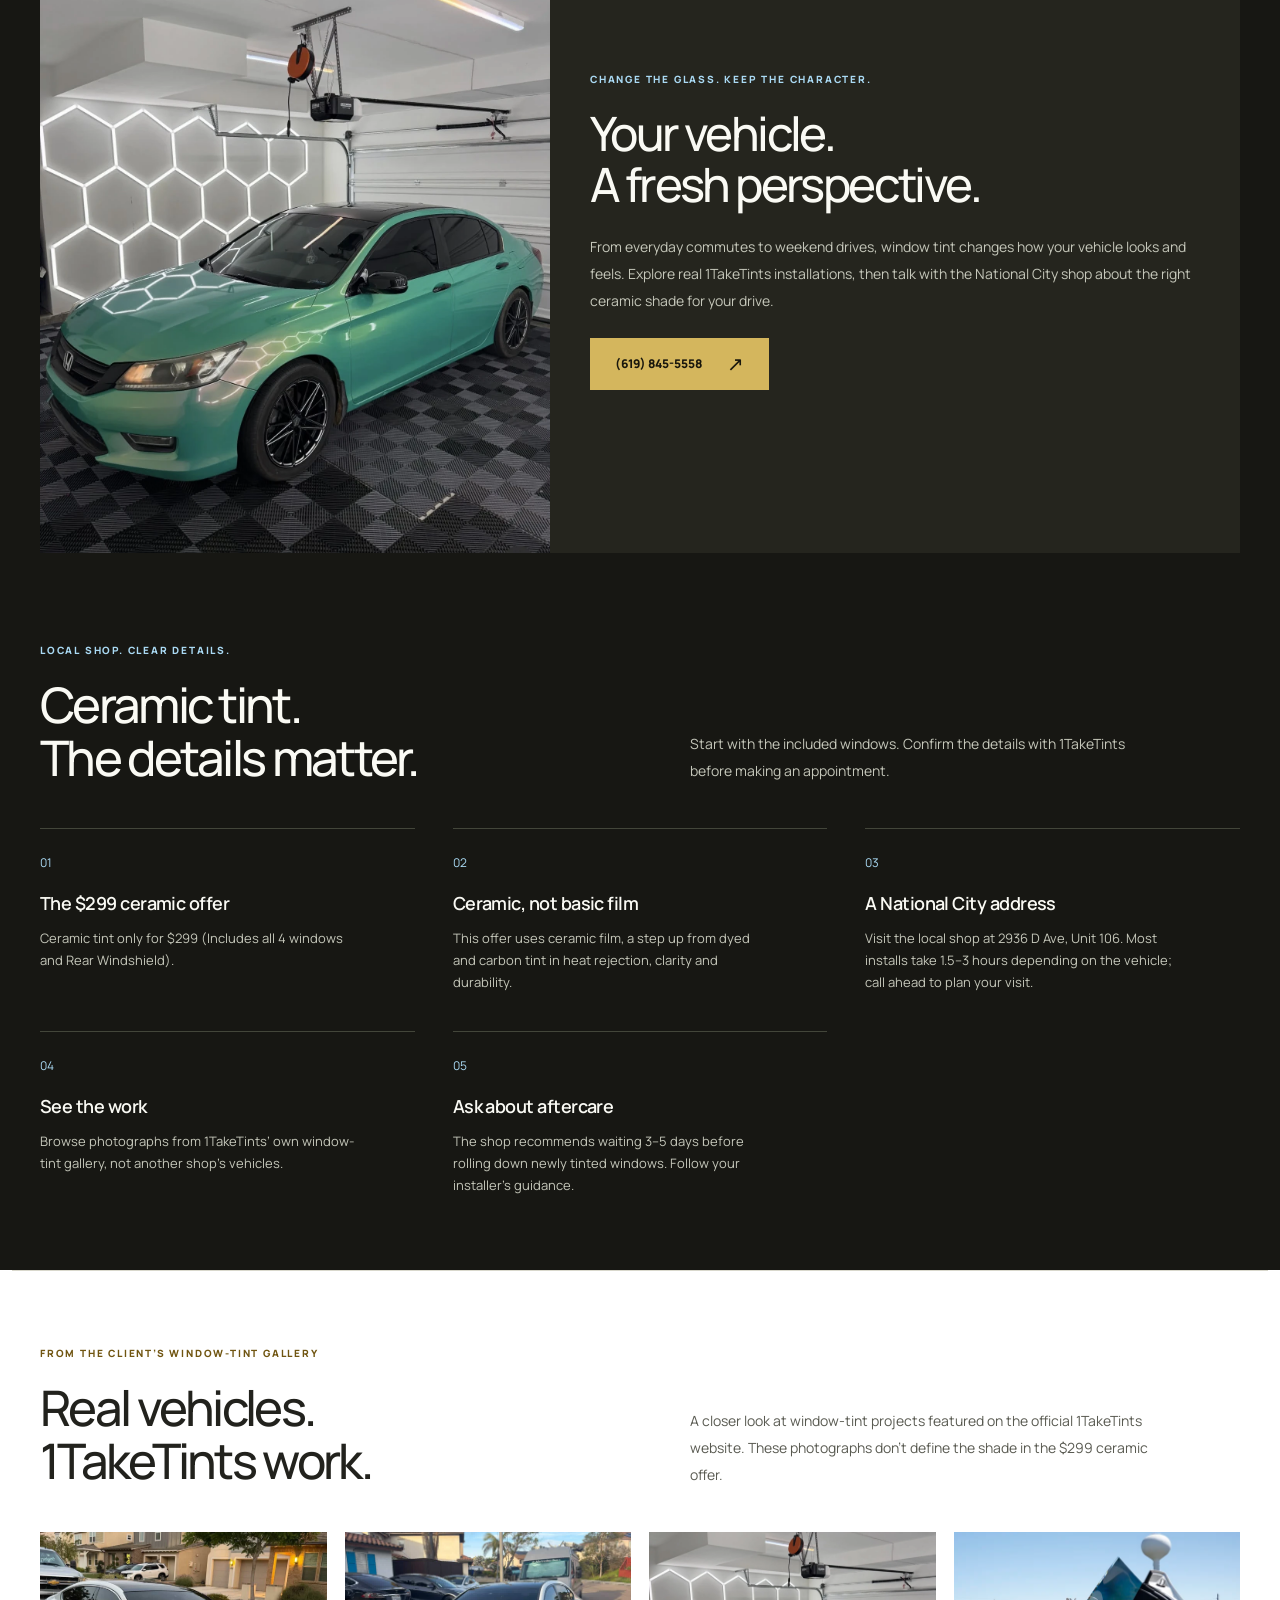
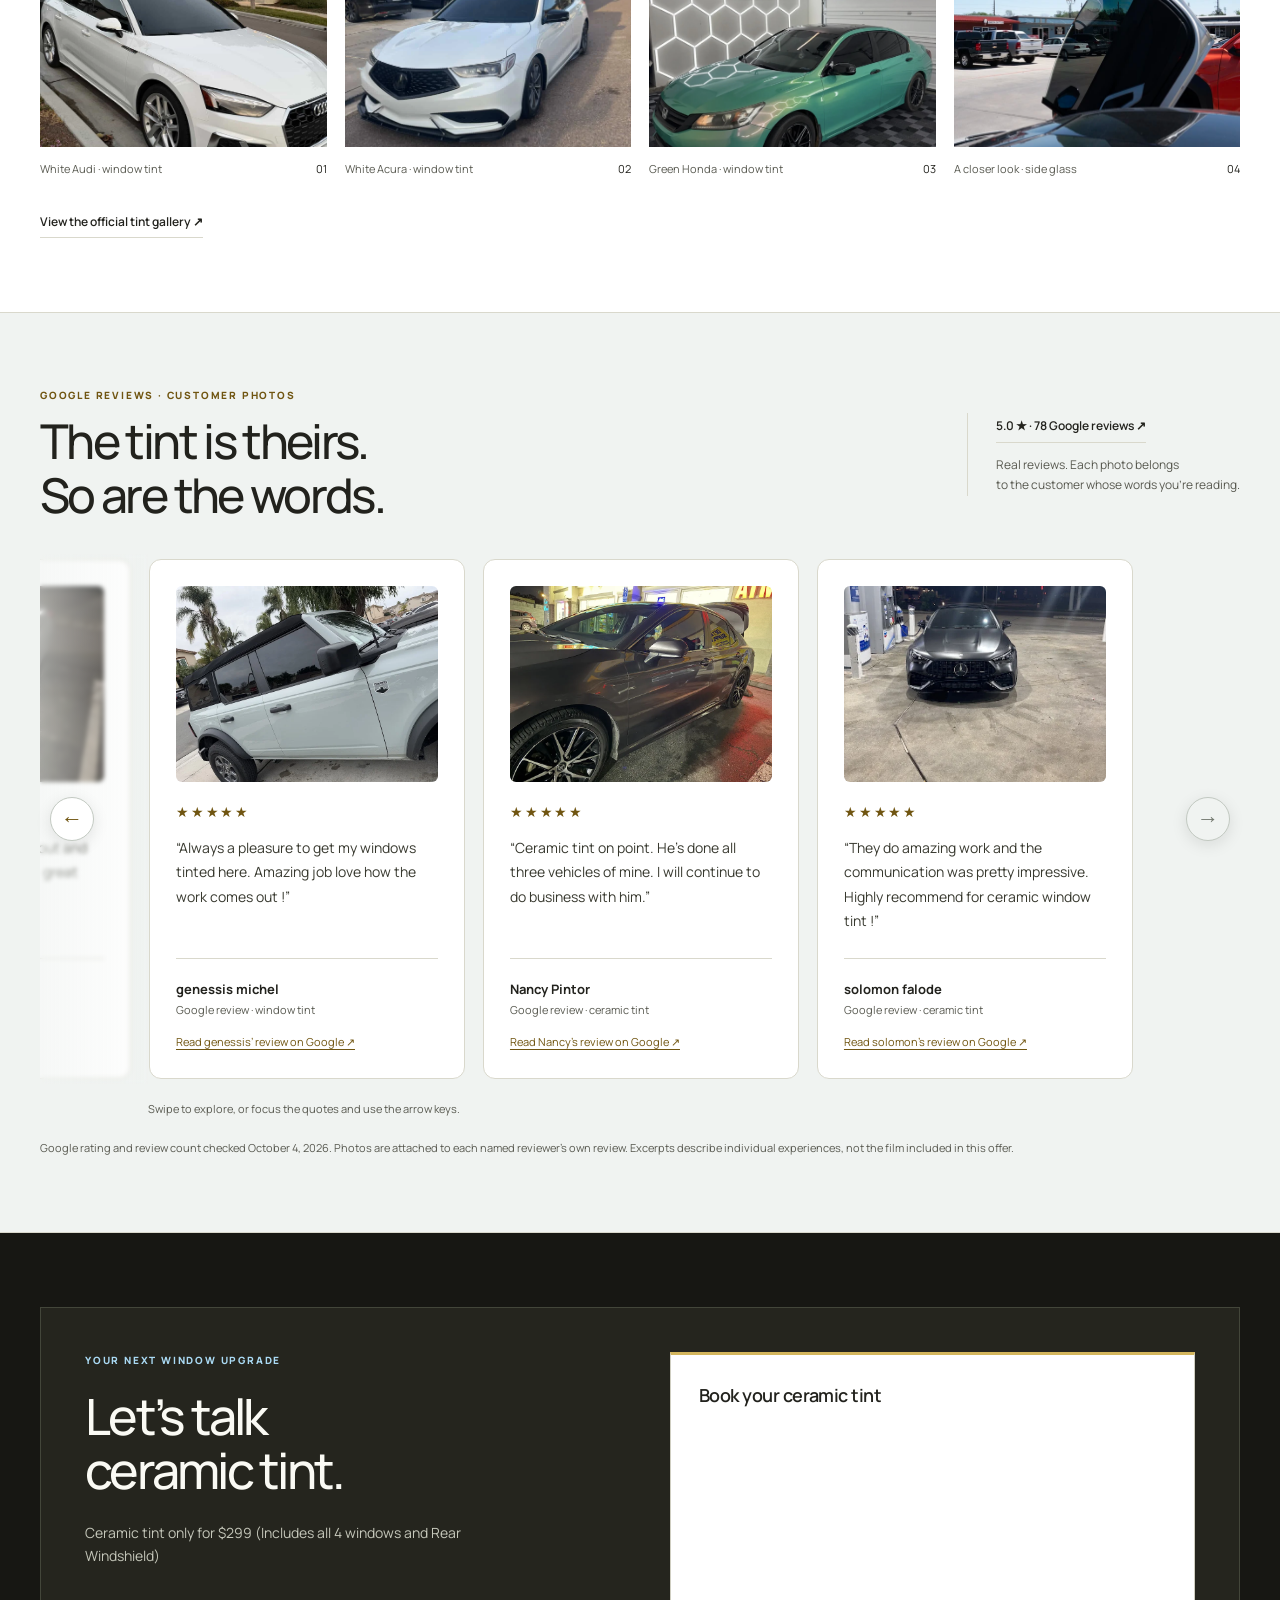
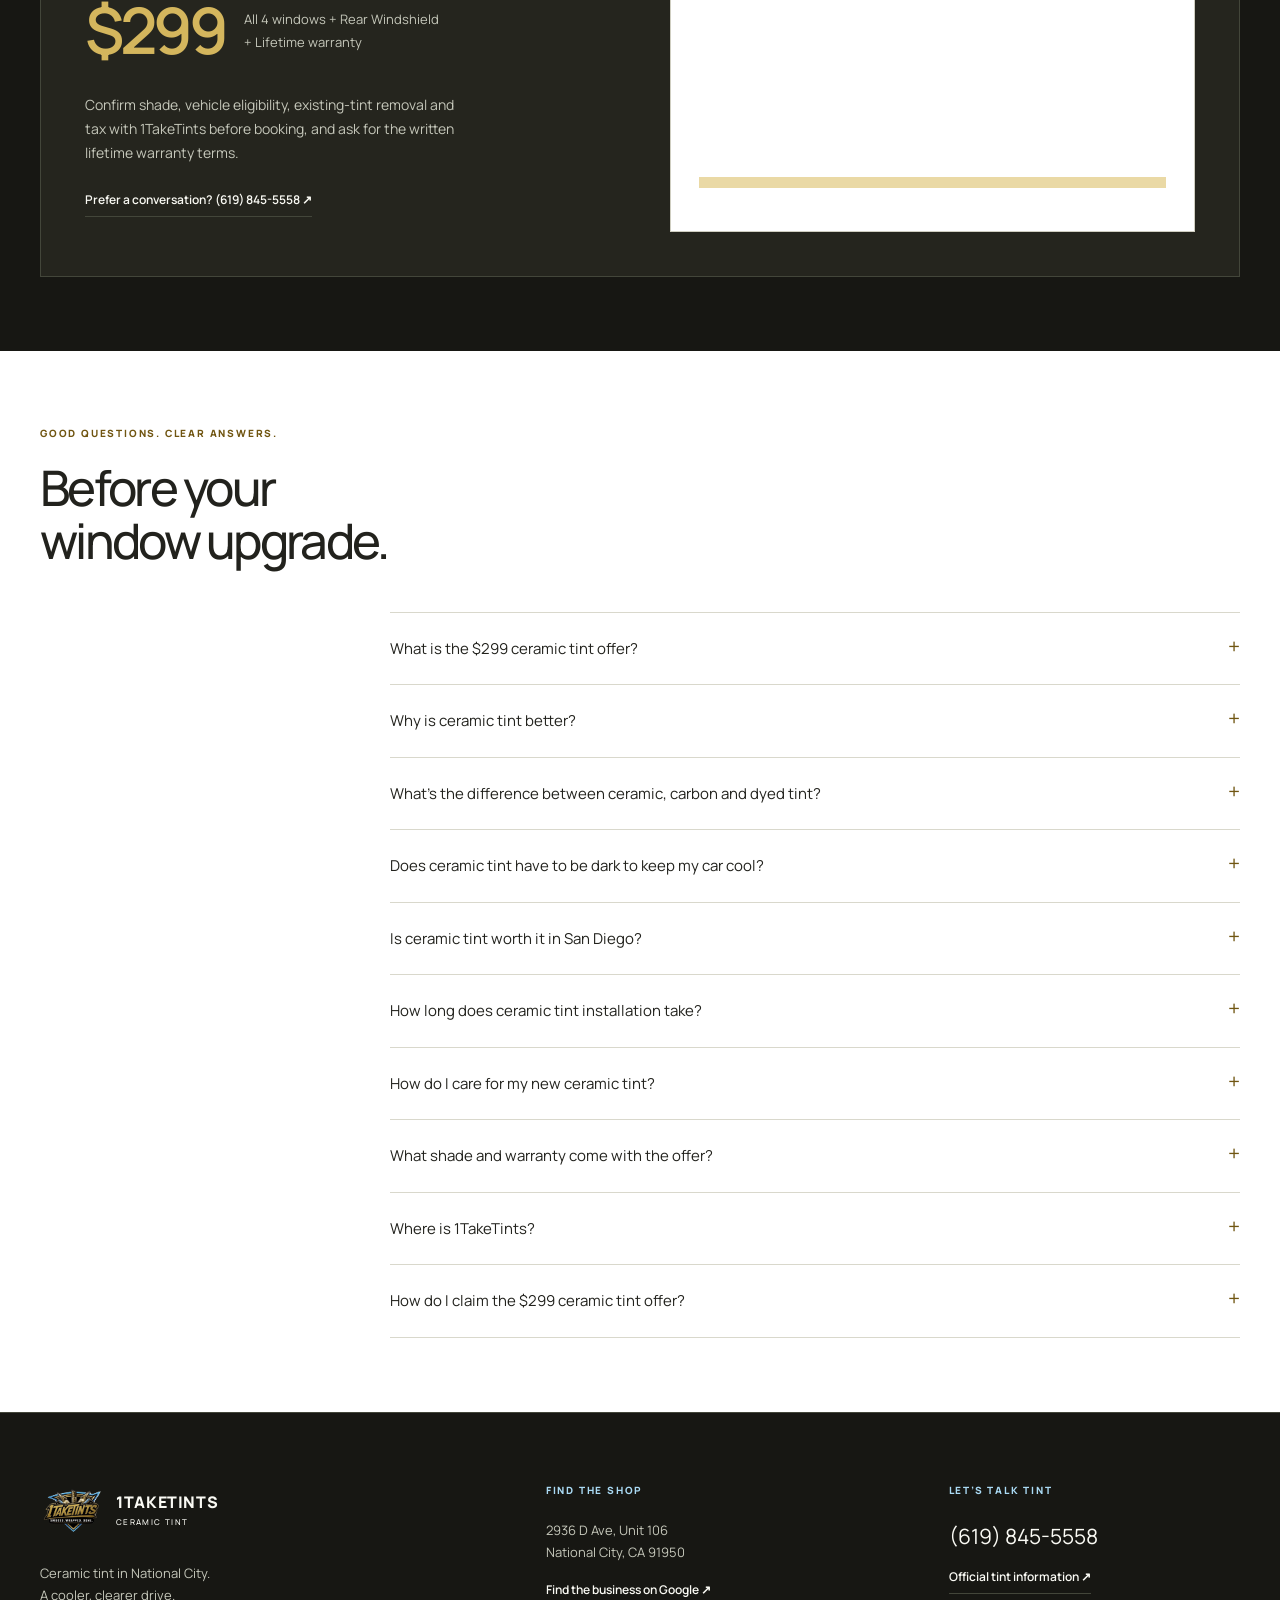
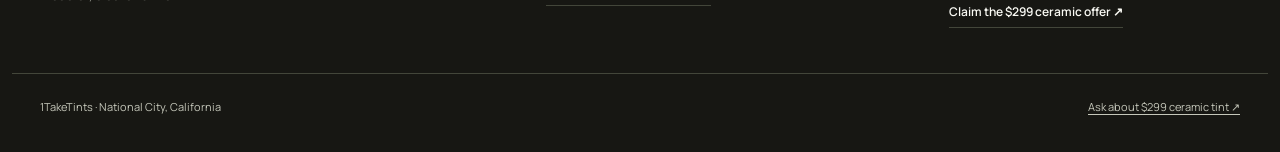
==== commit f8a71c64: "Switch offer to $299 ceramic tint and add GTM/Ads tracking - Rewrite hero, benefits, details, quote " ====
--- a/index.html
+++ b/index.html
@@ -2,12 +2,26 @@
 <html lang="en">
 <head>
   <meta charset="UTF-8">
+  <!-- Google Tag Manager -->
+  <script>(function(w,d,s,l,i){w[l]=w[l]||[];w[l].push({'gtm.start':
+  new Date().getTime(),event:'gtm.js'});var f=d.getElementsByTagName(s)[0],
+  j=d.createElement(s),dl=l!='dataLayer'?'&l='+l:'';j.async=true;j.src=
+  'https://www.googletagmanager.com/gtm.js?id='+i+dl;f.parentNode.insertBefore(j,f);
+  })(window,document,'script','dataLayer','GTM-PP5PP8FZ');</script>
+  <!-- End Google Tag Manager -->
+  <!-- Google tag (gtag.js) -->
+  <script async src="https://www.googletagmanager.com/gtag/js?id=AW-18115164065"></script>
+  <script>
+    window.dataLayer = window.dataLayer || [];
+    function gtag(){dataLayer.push(arguments);}
+    gtag('js', new Date());
+    gtag('config', 'AW-18115164065');
+  </script>
   <meta name="viewport" content="width=device-width, initial-scale=1">
-  <meta name="description" content="1TakeTints vehicle window tint in National City. Get Your Vehicle Tinted only for $299 (Includes all 4 windows and Rear Windshield). Send your vehicle details to discuss the offer.">
+  <meta name="description" content="Ceramic tint only for $299 at 1TakeTints in National City (Includes all 4 windows and Rear Windshield). Cooler cabin, up to 99% UV blocked, lifetime warranty.">
   <meta name="robots" content="noindex, nofollow">
   <meta name="theme-color" content="#171713">
-  <meta http-equiv="Content-Security-Policy" content="default-src 'self'; script-src 'self' https://link.msgsndr.com/js/form_embed.js; style-src 'self' 'unsafe-inline'; img-src 'self'; frame-src 'self' https://api.leadconnectorhq.com; connect-src 'none'; form-action 'none'; base-uri 'none'; object-src 'none'">
-  <title>$299 Vehicle Window Tint | 1TakeTints · National City</title>
+  <title>$299 Ceramic Tint | 1TakeTints · National City</title>
   <link rel="icon" href="assets/logo.png">
   <link rel="preconnect" href="https://api.leadconnectorhq.com">
   <link rel="preconnect" href="https://stcdn.leadconnectorhq.com" crossorigin>
@@ -18,10 +32,14 @@
   <script src="https://link.msgsndr.com/js/form_embed.js" defer></script>
 </head>
 <body id="top">
+  <!-- Google Tag Manager (noscript) -->
+  <noscript><iframe src="https://www.googletagmanager.com/ns.html?id=GTM-PP5PP8FZ"
+  height="0" width="0" style="display:none;visibility:hidden"></iframe></noscript>
+  <!-- End Google Tag Manager (noscript) -->
   <a class="skip-link" href="#main">Skip to content</a>
   <header class="site-header container">
-    <a class="brand" href="#top" aria-label="1TakeTints home"><img src="assets/logo.png" alt="" width="747" height="747"><span>1TAKETINTS<small>VEHICLE WINDOW TINT</small></span></a>
-    <nav class="desktop-nav" aria-label="Main navigation"><a href="#benefits">The tint</a><a href="#portfolio">Our work</a><a href="#reviews">Customer words</a></nav>
+    <a class="brand" href="#top" aria-label="1TakeTints home"><img src="assets/logo.png" alt="" width="747" height="747"><span>1TAKETINTS<small>CERAMIC TINT</small></span></a>
+    <nav class="desktop-nav" aria-label="Main navigation"><a href="#benefits">Why ceramic?</a><a href="#portfolio">Our work</a><a href="#reviews">Customer words</a></nav>
     <a class="header-call" href="tel:+16198455558"><span class="phone-symbol" aria-hidden="true">↗</span> (619) 845-5558</a>
   </header>
   <main id="main">
@@ -29,17 +47,17 @@
       <img class="daylight-backdrop" src="assets/tint-audi.webp" alt="" width="1320" height="1760" fetchpriority="high">
       <div class="container daylight-grid">
         <div class="daylight-copy">
-          <span class="eyebrow">VEHICLE WINDOW TINT · NATIONAL CITY, CA</span>
-          <h1 id="daylight-title">Get Your Vehicle Tinted <span>only for</span></h1>
+          <span class="eyebrow">CERAMIC TINT · NATIONAL CITY, CA</span>
+          <h1 id="daylight-title">Ceramic Tint <span>only for</span></h1>
           <div class="daylight-offer"><strong>$299</strong></div>
           <p class="included">(Includes all 4 windows and Rear Windshield)</p>
-          <p>A new look for your windows. A different feel for your drive. Explore vehicle window tinting with 1TakeTints.</p>
-          <div class="hero-buttons"><a class="button" href="tel:+16198455558">(619) 845-5558 <span aria-hidden="true">↗</span></a><a class="text-link" href="#portfolio">See the tint <span aria-hidden="true">↗</span></a></div>
-          <div class="hero-assurance"><span>4 windows + rear windshield</span><span>Film details to be confirmed</span></div>
+          <p>Southern California sun, handled. Ceramic film keeps your cabin cooler, blocks UV and stays crystal clear, installed by 1TakeTints in National City.</p>
+          <div class="hero-buttons"><a class="button" href="tel:+16198455558">(619) 845-5558 <span aria-hidden="true">↗</span></a><a class="text-link" href="#benefits">Why ceramic? <span aria-hidden="true">↗</span></a></div>
+          <div class="hero-assurance"><span>Ceramic film · 4 windows + rear windshield</span><span>Lifetime warranty</span></div>
         </div>
         <aside class="daylight-card" tabindex="-1" aria-labelledby="hero-quote-title">
-          <h2 id="hero-quote-title">Your tint starts here.</h2>
-          <p>Tell us your name, phone number and vehicle.</p>
+          <h2 id="hero-quote-title">Claim your $299 ceramic tint.</h2>
+          <p>Tell us your name, phone number and vehicle to claim the ceramic offer.</p>
           <div class="ghl-crop">
             <iframe class="ghl-form-frame" id="inline-HMxKCnuqUJaupeIZyM2u"
               src="https://api.leadconnectorhq.com/widget/form/HMxKCnuqUJaupeIZyM2u"
@@ -53,41 +71,41 @@
     <div class="daylight-dark">
       <div class="studio-trust container">
         <div><strong>1TakeTints</strong><small>National City · San Diego area</small></div>
-        <div><strong>$299 vehicle tint</strong><small>Quote by phone or online</small></div>
+        <div><strong>$299 ceramic tint</strong><small>Quote by phone or online</small></div>
         <div><strong>4 windows + rear</strong><small>Rear windshield included</small></div>
-        <div><strong>Lifetime warranty</strong><small>Ask the shop for written terms</small></div>
+        <div><strong>Lifetime warranty</strong><small>Included with your ceramic tint</small></div>
       </div>
     </div>
     <section id="benefits" class="section container" aria-labelledby="benefits-title">
-      <div class="section-heading"><span class="eyebrow">MORE THAN A DIFFERENT LOOK</span><h2 id="benefits-title">Less glare.<br>More your style.</h2><p>Window tint is a thin film applied to your vehicle’s glass. Film choice affects heat rejection, UV performance and appearance. Confirm the film included in the $299 offer before booking.</p></div>
+      <div class="section-heading"><span class="eyebrow">WHY CERAMIC TINT</span><h2 id="benefits-title">Cooler cabin.<br>Clearer view.</h2><p>Ceramic film uses non-metallic, nano-ceramic particles to block heat and UV without darkening your view or blocking your signals. It’s the upgrade San Diego drivers feel every day.</p></div>
       <div class="benefit-grid">
-        <article class="benefit"><span class="benefit-icon" aria-hidden="true">☀</span><h3>Manage the heat</h3><p>Tint films can reduce solar heat entering the cabin. Performance depends on the film you choose.</p></article>
-        <article class="benefit"><span class="benefit-icon" aria-hidden="true">◒</span><h3>Reduce the glare</h3><p>Window film can soften bright sunlight. Choose a shade that balances comfort, visibility and local requirements.</p></article>
-        <article class="benefit"><span class="benefit-icon" aria-hidden="true">◇</span><h3>UV protection</h3><p>UV-filtering films help limit sun exposure through the glass. Ask for the included film’s specifications.</p></article>
-        <article class="benefit"><span class="benefit-icon" aria-hidden="true">▱</span><h3>A look that’s yours</h3><p>Give your windows a more uniform appearance. Privacy varies with shade, lighting and the window itself.</p></article>
+        <article class="benefit"><span class="benefit-icon" aria-hidden="true">☀</span><h3>Superior heat rejection</h3><p>Ceramic particles reject infrared heat far better than dyed or carbon film, so your cabin stays cooler and your A/C works less in the California sun.</p></article>
+        <article class="benefit"><span class="benefit-icon" aria-hidden="true">◒</span><h3>Less glare, clear view</h3><p>Cut harsh sunlight and headlight glare while keeping excellent clarity, day or night, in a shade that meets current California requirements.</p></article>
+        <article class="benefit"><span class="benefit-icon" aria-hidden="true">◇</span><h3>Up to 99% UV blocked</h3><p>Quality ceramic film blocks up to 99% of UV rays, helping protect your skin and preventing leather, dash and trim from fading and cracking.</p></article>
+        <article class="benefit"><span class="benefit-icon" aria-hidden="true">▱</span><h3>No signal interference</h3><p>Ceramic is metal-free, so your phone, GPS, radio and keyless entry work normally. It won’t fade purple or bubble like cheaper films.</p></article>
       </div>
-      <p class="fine-print">General tint benefits, not guaranteed performance for this offer. No heat-rejection percentage or film brand is assigned to the $299 package. Ask the shop for written lifetime warranty coverage.</p>
+      <p class="fine-print">Performance figures vary by ceramic film line and shade. Ask 1TakeTints for the film specifications, vehicle eligibility and written warranty terms before booking.</p>
     </section>
     <div class="daylight-dark daylight-story">
       <div class="container">
         <section class="studio-statement" aria-labelledby="story-title">
           <img src="assets/tint-honda.webp" alt="Green Honda with dark window tint in the official 1TakeTints window-tint gallery" width="1320" height="1667" loading="lazy">
-          <div><span class="eyebrow">CHANGE THE GLASS. KEEP THE CHARACTER.</span><h2 id="story-title">Your vehicle.<br>A fresh perspective.</h2><p>From everyday commutes to weekend drives, window tint changes how your vehicle looks and feels. Explore 1TakeTints’ work, then discuss the film and shade that suit your vehicle.</p><div class="hero-buttons"><a class="button" href="tel:+16198455558">(619) 845-5558 <span aria-hidden="true">↗</span></a></div></div>
+          <div><span class="eyebrow">CHANGE THE GLASS. KEEP THE CHARACTER.</span><h2 id="story-title">Your vehicle.<br>A fresh perspective.</h2><p>From everyday commutes to weekend drives, window tint changes how your vehicle looks and feels. Explore real 1TakeTints installations, then talk with the National City shop about the right ceramic shade for your drive.</p><div class="hero-buttons"><a class="button" href="tel:+16198455558">(619) 845-5558 <span aria-hidden="true">↗</span></a></div></div>
         </section>
       </div>
       <section id="why" class="section container" aria-labelledby="why-title">
-        <div class="section-heading"><span class="eyebrow">BEFORE YOUR FIRST TAKE</span><h2 id="why-title">Your tint.<br>The details matter.</h2><p>Start with the included windows. Confirm the details with 1TakeTints before making an appointment.</p></div>
+        <div class="section-heading"><span class="eyebrow">LOCAL SHOP. CLEAR DETAILS.</span><h2 id="why-title">Ceramic tint.<br>The details matter.</h2><p>Start with the included windows. Confirm the details with 1TakeTints before making an appointment.</p></div>
         <div class="why-grid">
-          <article class="reason"><span class="reason-number">01</span><h3>The $299 offer</h3><p>Get Your Vehicle Tinted only for $299 (Includes all 4 windows and Rear Windshield).</p></article>
-          <article class="reason"><span class="reason-number">02</span><h3>Know your film</h3><p>The official site lists carbon and ceramic tint options. The film for this offer has not yet been specified.</p></article>
-          <article class="reason"><span class="reason-number">03</span><h3>Plan your visit</h3><p>The shop’s website estimates most tint installations at 1.5–3 hours, depending on the vehicle and windows.</p></article>
+          <article class="reason"><span class="reason-number">01</span><h3>The $299 ceramic offer</h3><p>Ceramic tint only for $299 (Includes all 4 windows and Rear Windshield).</p></article>
+          <article class="reason"><span class="reason-number">02</span><h3>Ceramic, not basic film</h3><p>This offer uses ceramic film, a step up from dyed and carbon tint in heat rejection, clarity and durability.</p></article>
+          <article class="reason"><span class="reason-number">03</span><h3>A National City address</h3><p>Visit the local shop at 2936 D Ave, Unit 106. Most installs take 1.5–3 hours depending on the vehicle; call ahead to plan your visit.</p></article>
           <article class="reason"><span class="reason-number">04</span><h3>See the work</h3><p>Browse photographs from 1TakeTints’ own window-tint gallery, not another shop’s vehicles.</p></article>
           <article class="reason"><span class="reason-number">05</span><h3>Ask about aftercare</h3><p>The shop recommends waiting 3–5 days before rolling down newly tinted windows. Follow your installer’s guidance.</p></article>
         </div>
       </section>
     </div>
     <section id="portfolio" class="section container" aria-labelledby="portfolio-title">
-      <div class="section-heading"><span class="eyebrow">FROM THE CLIENT’S WINDOW-TINT GALLERY</span><h2 id="portfolio-title">Real vehicles.<br>1TakeTints work.</h2><p>A closer look at window-tint photographs featured on the official 1TakeTints website. Gallery vehicles do not establish the film or shade included in this offer.</p></div>
+      <div class="section-heading"><span class="eyebrow">FROM THE CLIENT’S WINDOW-TINT GALLERY</span><h2 id="portfolio-title">Real vehicles.<br>1TakeTints work.</h2><p>A closer look at window-tint projects featured on the official 1TakeTints website. These photographs don’t define the shade in the $299 ceramic offer.</p></div>
       <div class="portfolio-grid">
         <figure><img src="assets/tint-audi.webp" alt="White Audi with dark windows parked along a residential street" width="1320" height="1760" loading="lazy"><figcaption><span>White Audi · window tint</span><span>01</span></figcaption></figure>
         <figure><img src="assets/tint-acura.webp" alt="White Acura with dark windows in the official tint gallery" width="1180" height="1572" loading="lazy"><figcaption><span>White Acura · window tint</span><span>02</span></figcaption></figure>
@@ -103,20 +121,20 @@
         <div id="review-track" class="review-track" role="region" aria-label="Window tint customer quotes" aria-describedby="reviews-help" tabindex="0">
           <article class="review-card"><img class="review-photo" src="assets/review-ivan-reveles.webp" alt="Silver sedan with tinted side windows, photographed by Google reviewer Ivan Reveles" width="600" height="800" loading="lazy"><span class="review-stars" role="img" aria-label="5 out of 5 stars">★★★★★</span><blockquote>“…I’m really in love how it came out and for that price it was just such a great deal…”</blockquote><div class="review-author"><strong>Ivan Reveles</strong><small>Google review · vehicle tint</small></div><a class="review-source" href="https://www.google.com/maps/reviews/data=!4m8!14m7!1m6!2m5!1sCi9DQUlRQUNvZENodHljRjlvT210cUxYbGljVzVUVjNCbFNsTmZkMmx3TkhWTWRHYxAB!2m1!1s0x0:0xe1d74cbeca37678e!3m1!1s2@1:CAIQACodChtycF9oOmtqLXlicW5TV3BlSlNfd2lwNHVMdGc%7C%7C?hl=en" target="_blank" rel="noopener noreferrer">Read Ivan’s review on Google ↗</a></article>
           <article class="review-card"><img class="review-photo" src="assets/review-genessis-michel.webp" alt="White SUV with dark side windows, photographed by Google reviewer genessis michel" width="800" height="600" loading="lazy"><span class="review-stars" role="img" aria-label="5 out of 5 stars">★★★★★</span><blockquote>“Always a pleasure to get my windows tinted here. Amazing job love how the work comes out !”</blockquote><div class="review-author"><strong>genessis michel</strong><small>Google review · window tint</small></div><a class="review-source" href="https://www.google.com/maps/reviews/data=!4m8!14m7!1m6!2m5!1sCi9DQUlRQUNvZENodHljRjlvT25Ca1lXOUJUM2R1YWpFd1IwUXpha1oyWWtoNFozYxAB!2m1!1s0x0:0xe1d74cbeca37678e!3m1!1s2@1:CAIQACodChtycF9oOnBkYW9BT3duajEwR0QzakZ2Ykh4Z3c%7C%7C?hl=en" target="_blank" rel="noopener noreferrer">Read genessis’ review on Google ↗</a></article>
-          <article class="review-card"><img class="review-photo" src="assets/review-nancy-pintor.webp" alt="Dark SUV with tinted side windows, photographed by Google reviewer Nancy Pintor" width="800" height="600" loading="lazy"><span class="review-stars" role="img" aria-label="5 out of 5 stars">★★★★★</span><blockquote>“Ceramic tint on point. He’s done all three vehicles of mine. I will continue to do business with him.”</blockquote><div class="review-author"><strong>Nancy Pintor</strong><small>Google review · ceramic window tint</small></div><a class="review-source" href="https://www.google.com/maps/reviews/data=!4m8!14m7!1m6!2m5!1sCi9DQUlRQUNvZENodHljRjlvT2xNdFp6UllSekZhUVU0dFZtUmZlbVZDVVUxcVMyYxAB!2m1!1s0x0:0xe1d74cbeca37678e!3m1!1s2@1:CAIQACodChtycF9oOlMtZzRYRzFaQU4tVmRfemVCUU1qS2c%7C%7C?hl=en" target="_blank" rel="noopener noreferrer">Read Nancy’s review on Google ↗</a></article>
-          <article class="review-card"><img class="review-photo review-photo--solomon" src="assets/review-solomon-falode.webp" alt="Dark sedan at a fuel station, photographed by Google reviewer solomon falode" width="600" height="800" loading="lazy"><span class="review-stars" role="img" aria-label="5 out of 5 stars">★★★★★</span><blockquote>“They do amazing work and the communication was pretty impressive. Highly recommend for ceramic window tint !”</blockquote><div class="review-author"><strong>solomon falode</strong><small>Google review · ceramic window tint</small></div><a class="review-source" href="https://www.google.com/maps/reviews/data=!4m8!14m7!1m6!2m5!1sCi9DQUlRQUNvZENodHljRjlvT25WVFkwVjVRa1pIYzBoNk5FTlJPRGRQTTJ0WFVGRRAB!2m1!1s0x0:0xe1d74cbeca37678e!3m1!1s2@1:CAIQACodChtycF9oOnVTY0V5QkZHc0h6NENRODdPM2tXUFE%7C%7C?hl=en" target="_blank" rel="noopener noreferrer">Read solomon’s review on Google ↗</a></article>
+          <article class="review-card"><img class="review-photo" src="assets/review-nancy-pintor.webp" alt="Dark SUV with tinted side windows, photographed by Google reviewer Nancy Pintor" width="800" height="600" loading="lazy"><span class="review-stars" role="img" aria-label="5 out of 5 stars">★★★★★</span><blockquote>“Ceramic tint on point. He’s done all three vehicles of mine. I will continue to do business with him.”</blockquote><div class="review-author"><strong>Nancy Pintor</strong><small>Google review · ceramic tint</small></div><a class="review-source" href="https://www.google.com/maps/reviews/data=!4m8!14m7!1m6!2m5!1sCi9DQUlRQUNvZENodHljRjlvT2xNdFp6UllSekZhUVU0dFZtUmZlbVZDVVUxcVMyYxAB!2m1!1s0x0:0xe1d74cbeca37678e!3m1!1s2@1:CAIQACodChtycF9oOlMtZzRYRzFaQU4tVmRfemVCUU1qS2c%7C%7C?hl=en" target="_blank" rel="noopener noreferrer">Read Nancy’s review on Google ↗</a></article>
+          <article class="review-card"><img class="review-photo review-photo--solomon" src="assets/review-solomon-falode.webp" alt="Dark sedan at a fuel station, photographed by Google reviewer solomon falode" width="600" height="800" loading="lazy"><span class="review-stars" role="img" aria-label="5 out of 5 stars">★★★★★</span><blockquote>“They do amazing work and the communication was pretty impressive. Highly recommend for ceramic window tint !”</blockquote><div class="review-author"><strong>solomon falode</strong><small>Google review · ceramic tint</small></div><a class="review-source" href="https://www.google.com/maps/reviews/data=!4m8!14m7!1m6!2m5!1sCi9DQUlRQUNvZENodHljRjlvT25WVFkwVjVRa1pIYzBoNk5FTlJPRGRQTTJ0WFVGRRAB!2m1!1s0x0:0xe1d74cbeca37678e!3m1!1s2@1:CAIQACodChtycF9oOnVTY0V5QkZHc0h6NENRODdPM2tXUFE%7C%7C?hl=en" target="_blank" rel="noopener noreferrer">Read solomon’s review on Google ↗</a></article>
         </div>
         <div class="reviews-toolbar"><p id="reviews-help">Swipe to explore, or focus the quotes and use the arrow keys.</p><div class="review-controls" hidden><button type="button" data-review-step="-1" aria-label="Previous customer quote" aria-controls="review-track">←</button><button type="button" data-review-step="1" aria-label="Next customer quote" aria-controls="review-track">→</button></div></div>
         </div>
-        <p class="fine-print">Google rating and review count checked October 4, 2026. Photos are attached to each named reviewer’s own review. Excerpts describe their experiences, not the film included in the $299 offer.</p>
+        <p class="fine-print">Google rating and review count checked October 4, 2026. Photos are attached to each named reviewer’s own review. Excerpts describe individual experiences, not the film included in this offer.</p>
       </div>
     </section>
     <div class="daylight-dark">
       <section id="quote" class="section container" aria-labelledby="quote-title">
         <div class="quote-layout">
-          <div class="quote-copy"><span class="eyebrow">YOUR NEXT WINDOW UPGRADE</span><h2 id="quote-title">Let’s talk<br>vehicle tint.</h2><p>Get Your Vehicle Tinted only for $299 (Includes all 4 windows and Rear Windshield)</p><div class="quote-price"><strong>$299</strong><span>All 4 windows<br>+ Rear Windshield</span></div><p>Confirm film type, shade options, vehicle eligibility, existing-tint removal, tax and written warranty terms with 1TakeTints. Sending an inquiry does not reserve an appointment.</p><a class="text-link" href="tel:+16198455558">Prefer a conversation? (619) 845-5558 ↗</a></div>
+          <div class="quote-copy"><span class="eyebrow">YOUR NEXT WINDOW UPGRADE</span><h2 id="quote-title">Let’s talk<br>ceramic tint.</h2><p>Ceramic tint only for $299 (Includes all 4 windows and Rear Windshield)</p><div class="quote-price"><strong>$299</strong><span>All 4 windows + Rear Windshield<br>+ Lifetime warranty</span></div><p>Confirm shade, vehicle eligibility, existing-tint removal and tax with 1TakeTints before booking, and ask for the written lifetime warranty terms.</p><a class="text-link" href="tel:+16198455558">Prefer a conversation? (619) 845-5558 ↗</a></div>
           <div class="quote-panel" id="quote-form" tabindex="-1">
-            <h3 id="lower-form-title">Tell us about your vehicle</h3>
+            <h3 id="lower-form-title">Book your ceramic tint</h3>
             <div class="ghl-crop">
               <iframe class="ghl-form-frame" id="inline-HMxKCnuqUJaupeIZyM2u-footer"
                 src="https://api.leadconnectorhq.com/widget/form/HMxKCnuqUJaupeIZyM2u"
@@ -131,27 +149,30 @@
     <section id="faq" class="section container" aria-labelledby="faq-title">
       <div class="section-heading"><span class="eyebrow">GOOD QUESTIONS. CLEAR ANSWERS.</span><h2 id="faq-title">Before your<br>window upgrade.</h2></div>
       <div class="faq-list">
-        <details><summary>What is the $299 window-tint offer?</summary><p>Get Your Vehicle Tinted only for $299 (Includes all 4 windows and Rear Windshield). The front windshield is not listed as included. Confirm vehicle eligibility, film, shade, removal charges and any taxes with 1TakeTints before booking.</p></details>
-        <details><summary>Is the $299 offer carbon or ceramic tint?</summary><p>The film type for this offer has not been supplied. 1TakeTints’ official website lists different carbon and ceramic packages; those standard packages should not be treated as the terms of this offer.</p></details>
-        <details><summary>How long does window-tint installation take?</summary><p>1TakeTints’ website says most tint jobs take 1.5–3 hours depending on the vehicle and the number of windows. Confirm timing for your vehicle with the shop.</p></details>
-        <details><summary>When can I roll my windows down?</summary><p>The shop recommends waiting 3–5 days after tint installation to let the film cure. Follow the specific care instructions provided for your film.</p></details>
-        <details><summary>What shade and warranty come with this offer?</summary><p>The offer advertises a lifetime warranty. Ask 1TakeTints about shade options, applicable tint rules and written warranty coverage.</p></details>
-        <details><summary>Where is 1TakeTints?</summary><p>The official website lists 2936 D Ave, Unit 106, National City, CA 91950. Call <a href="tel:+16198455558">(619) 845-5558</a> to discuss your vehicle.</p></details>
-        <details><summary>Will the form contact the shop?</summary><p>Yes. These forms use the 1TakeTints inquiry form supplied by the owner. Enter your details and submit the form to send an inquiry. Sending an inquiry does not confirm an appointment.</p></details>
+        <details><summary>What is the $299 ceramic tint offer?</summary><p>Ceramic tint only for $299 (Includes all 4 windows and Rear Windshield). The front windshield is not listed as included. Confirm vehicle eligibility, shade, removal charges and taxes with 1TakeTints before booking.</p></details>
+        <details><summary>Why is ceramic tint better?</summary><p>Ceramic film uses non-metallic nano-ceramic particles instead of dye or metal. That means stronger infrared heat rejection, up to 99% UV protection, sharper clarity, no fading or purpling over time and no interference with phone, GPS or radio signals.</p></details>
+        <details><summary>What’s the difference between ceramic, carbon and dyed tint?</summary><p>Dyed film mainly darkens glass and can fade over time. Carbon film blocks more heat and won’t fade, but ceramic rejects the most heat at any given shade while staying clear and signal-friendly.</p></details>
+        <details><summary>Does ceramic tint have to be dark to keep my car cool?</summary><p>No. Ceramic film rejects heat through its particles, not just its darkness, so even a lighter shade can keep your cabin noticeably cooler. That matters in California, where front side windows have strict tint limits.</p></details>
+        <details><summary>Is ceramic tint worth it in San Diego?</summary><p>For Southern California drivers, yes. Year-round sun means more heat, glare and UV exposure. Ceramic tint keeps the cabin cooler, eases the load on your A/C and protects your interior from fading.</p></details>
+        <details><summary>How long does ceramic tint installation take?</summary><p>1TakeTints’ website says most tint jobs take 1.5–3 hours depending on the vehicle and the number of windows. Existing-tint removal can add time, so confirm timing for your vehicle with the shop.</p></details>
+        <details><summary>How do I care for my new ceramic tint?</summary><p>The shop recommends waiting 3–5 days before rolling your windows down so the film can cure. Clean the inside glass with a soft microfiber cloth and ammonia-free cleaner, and follow the instructions given for your installation.</p></details>
+        <details><summary>What shade and warranty come with the offer?</summary><p>The $299 ceramic tint comes with a lifetime warranty. Shade options depend on the ceramic film line and your vehicle. Ask for the film specifications and the written warranty terms before booking, and choose a configuration that meets current California requirements.</p></details>
+        <details><summary>Where is 1TakeTints?</summary><p>The shop is at 2936 D Ave, Unit 106, National City, CA 91950. Call <a href="tel:+16198455558">(619) 845-5558</a> to discuss your vehicle.</p></details>
+        <details><summary>How do I claim the $299 ceramic tint offer?</summary><p>Use the inquiry form above with your name, phone number and car details, or call <a href="tel:+16198455558">(619) 845-5558</a> to discuss your vehicle with 1TakeTints. Sending an inquiry does not confirm an appointment.</p></details>
       </div>
     </section>
   </main>
   <footer class="site-footer">
     <div class="container footer-grid">
-      <div><a class="brand" href="#top"><img src="assets/logo.png" alt="" width="747" height="747"><span>1TAKETINTS<small>VEHICLE WINDOW TINT</small></span></a><p>Vehicle window tint.<br>A fresh perspective for your drive.</p></div>
+      <div><a class="brand" href="#top"><img src="assets/logo.png" alt="" width="747" height="747"><span>1TAKETINTS<small>CERAMIC TINT</small></span></a><p>Ceramic tint in National City.<br>A cooler, clearer drive.</p></div>
       <div><span class="eyebrow">FIND THE SHOP</span><address>2936 D Ave, Unit 106<br>National City, CA 91950</address><a class="text-link" href="https://www.google.com/search?q=1TakeTints+2936+D+Ave+unit+106%2C+National+City%2C+CA+91950-7331" target="_blank" rel="noopener noreferrer">Find the business on Google ↗</a></div>
-      <div><span class="eyebrow">LET’S TALK TINT</span><a class="footer-phone" href="tel:+16198455558">(619) 845-5558</a><a class="text-link" href="https://1taketints.com/automotive-window-tinting" target="_blank" rel="noopener noreferrer">Official tint information ↗</a><a class="text-link" href="#quote">Explore the $299 offer ↗</a></div>
+      <div><span class="eyebrow">LET’S TALK TINT</span><a class="footer-phone" href="tel:+16198455558">(619) 845-5558</a><a class="text-link" href="https://1taketints.com/automotive-window-tinting" target="_blank" rel="noopener noreferrer">Official tint information ↗</a><a class="text-link" href="#quote">Claim the $299 ceramic offer ↗</a></div>
     </div>
-    <div class="container footer-bottom"><span>1TakeTints · National City, California</span><a href="#quote">Ask about the $299 offer ↗</a></div>
+    <div class="container footer-bottom"><span>1TakeTints · National City, California</span><a href="#quote">Ask about $299 ceramic tint ↗</a></div>
   </footer>
   <div class="mobile-cta" id="mobile-cta">
     <address><span aria-hidden="true">◆</span> 2936 D Ave, Unit 106, National City, CA 91950</address>
-    <a class="button" href="#quote-form" data-form-jump>Get my $299 tint quote <span aria-hidden="true">↗</span></a>
+    <a class="button" href="#quote-form" data-form-jump>Get my $299 ceramic quote <span aria-hidden="true">↗</span></a>
   </div>
 </body>
 </html>
--- a/page.css
+++ b/page.css
@@ -260,8 +260,6 @@
   .mobile-cta { display: block; position: fixed; inset: auto 0 0; z-index: 50; padding: 10px 20px calc(14px + env(safe-area-inset-bottom)); background: #171713; border-top: 1px solid #43463a; box-shadow: 0 -8px 24px rgb(0 0 0 / .18); }
   .mobile-cta address { font-style: normal; font-size: 11px; line-height: 1.4; color: #c5c7ba; text-align: center; white-space: nowrap; overflow: hidden; text-overflow: ellipsis; margin-bottom: 9px; }
   .mobile-cta address span { color: var(--accent); font-size: 8px; vertical-align: 1px; margin-right: 3px; }
-  .mobile-cta { transition: transform .25s ease; }
-  .mobile-cta.is-hidden { transform: translateY(100%); }
   .mobile-cta .button { display: flex; justify-content: center; gap: 14px; width: 100%; min-height: 52px; font-size: 13px; }
 }
 @media (max-width: 600px) {
